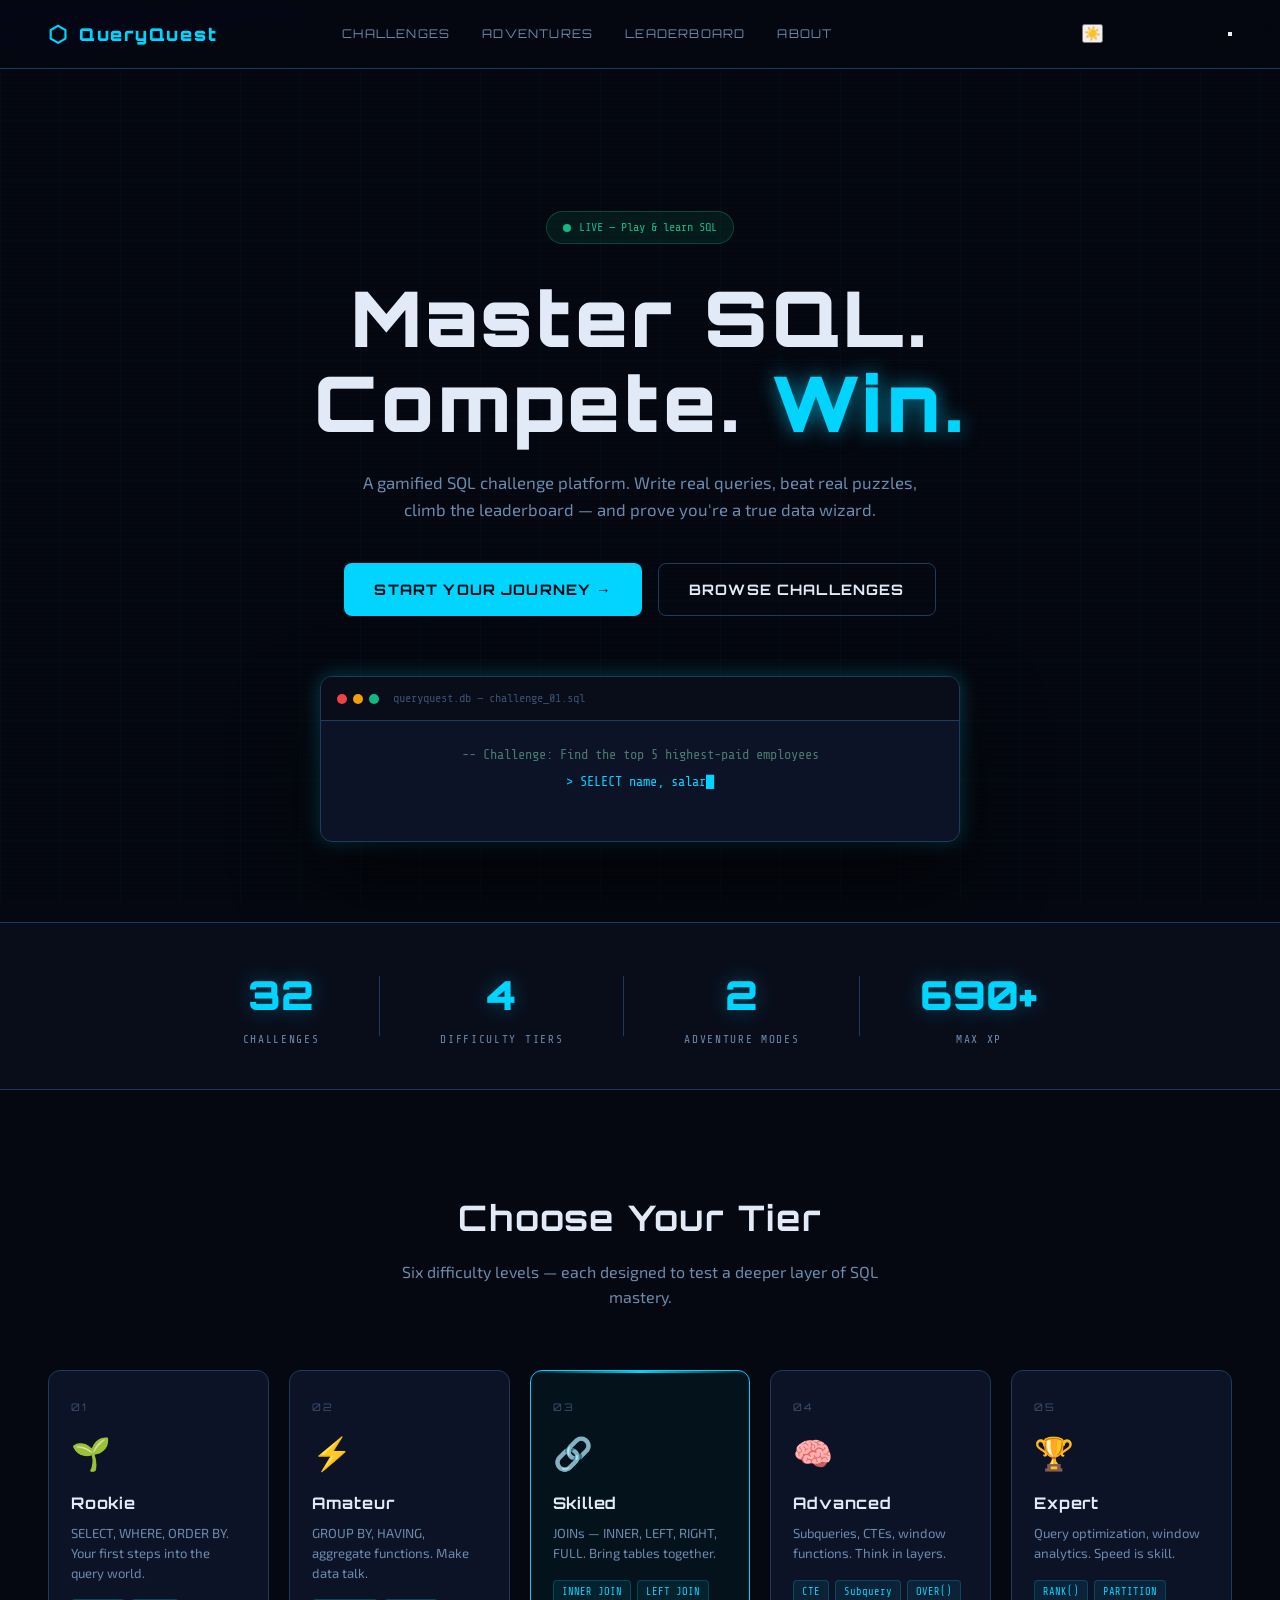
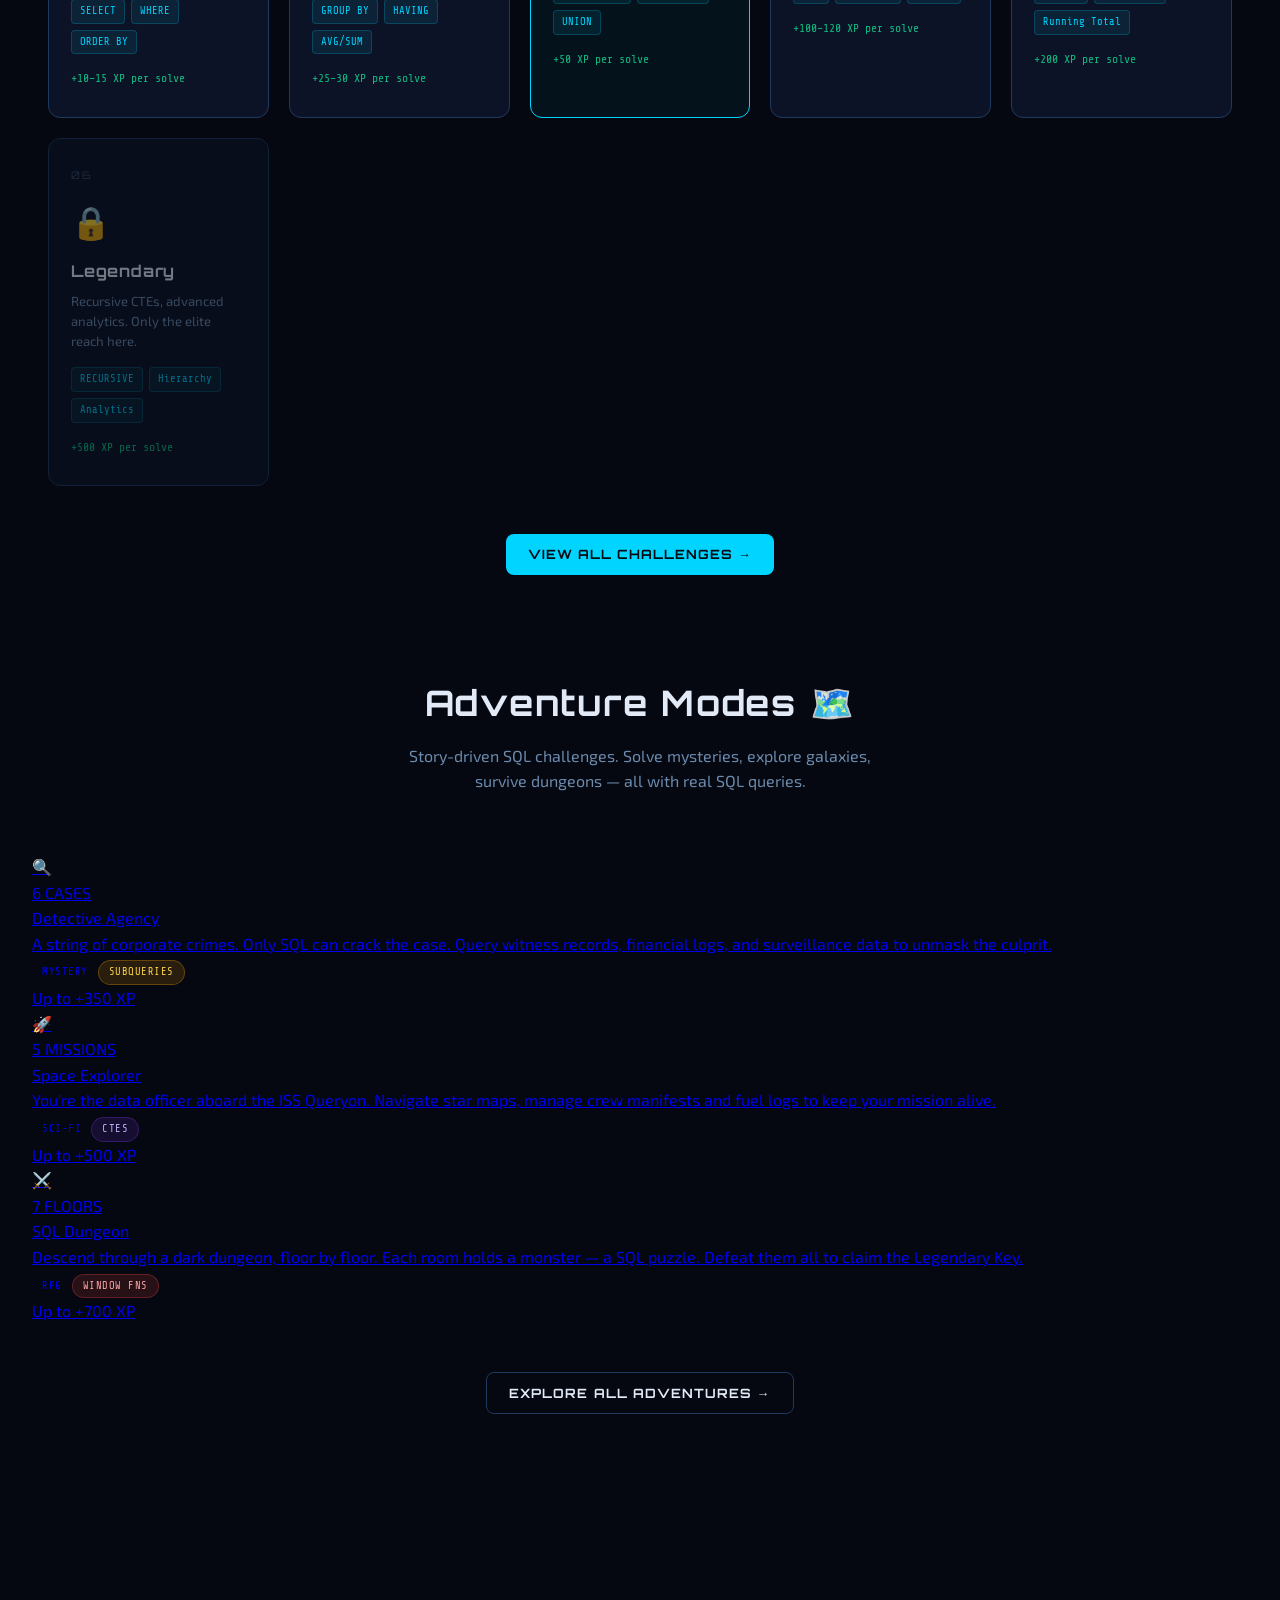
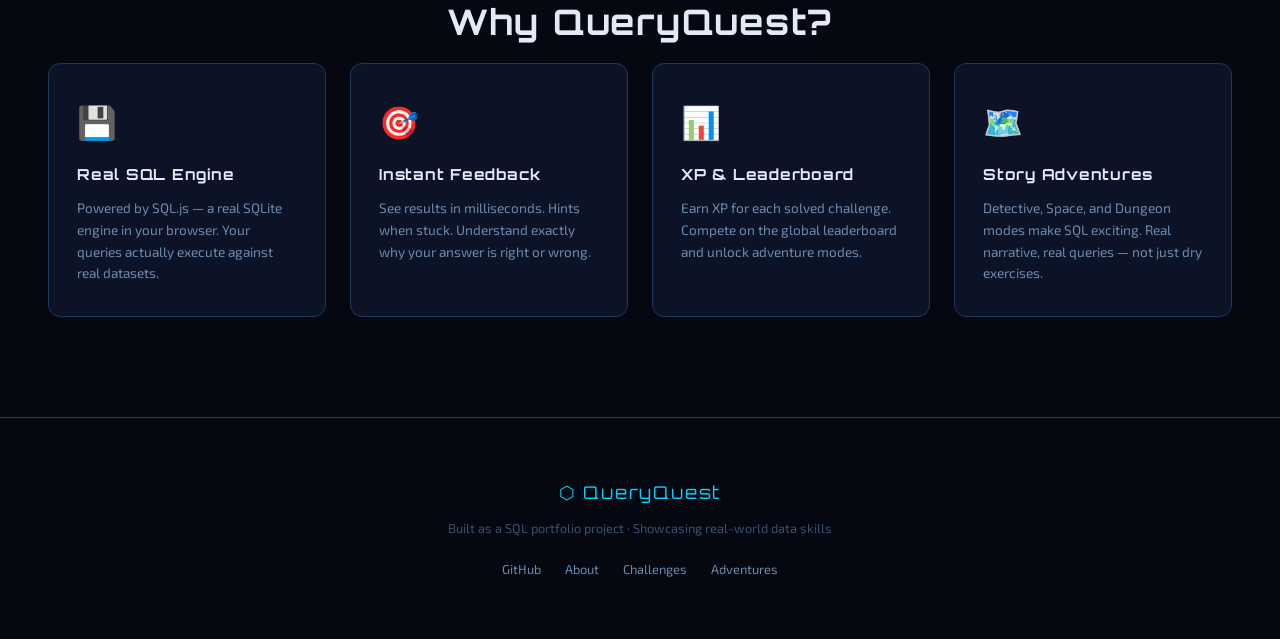
==== index.html @ 8ecae258 "Refactor HTML structure and clean up code" ====
<!DOCTYPE html>
<html lang="en">
<head>
  <meta charset="UTF-8"/>
  <meta name="viewport" content="width=device-width, initial-scale=1.0"/>
  <title>QueryQuest — SQL GameHub</title>
  <link rel="stylesheet" href="css/main.css"/>
  <link rel="preconnect" href="https://fonts.googleapis.com">
  <link href="https://fonts.googleapis.com/css2?family=Share+Tech+Mono&family=Orbitron:wght@400;700;900&family=Exo+2:wght@300;400;600&display=swap" rel="stylesheet">
</head>
<body>
<div class="bg-grid"></div>
<div class="scanline"></div>

<nav class="navbar">
  <a href="index.html" class="nav-logo"><span class="logo-icon">⬡</span><span class="logo-text">QueryQuest</span></a>
  <div class="nav-links">
    <a href="pages/challenges.html">Challenges</a>
    <a href="pages/adventures.html">Adventures</a>
    <a href="pages/leaderboard.html">Leaderboard</a>
    <a href="pages/about.html">About</a>
  </div>
  <div class="nav-auth" id="navAuth"></div>
  <button class="theme-toggle" id="themeToggle" title="Toggle theme">☀️</button>
  <button class="nav-hamburger" id="navHamburger" aria-label="Menu">
    <span></span><span></span><span></span>
  </button>
</nav>

<div class="nav-mobile-menu" id="navMobileMenu">
  <a href="pages/challenges.html">Challenges</a>
  <a href="pages/adventures.html">Adventures</a>
  <a href="pages/leaderboard.html">Leaderboard</a>
  <a href="pages/about.html">About</a>
  <div class="mobile-divider"></div>
  <a href="pages/login.html" id="mobileLogin">Login</a>
  <a href="pages/register.html" id="mobileRegister">Play Now →</a>
</div>

<section class="hero">
  <div class="hero-badge"><span class="pulse-dot"></span> LIVE — Play &amp; learn SQL</div>
  <h1 class="hero-title">
    <span class="line1">Master SQL.</span>
    <span class="line2">Compete. <span class="accent">Win.</span></span>
  </h1>
  <p class="hero-sub">A gamified SQL challenge platform. Write real queries, beat real puzzles, climb the leaderboard — and prove you're a true data wizard.</p>
  <div class="hero-cta">
    <a href="pages/register.html" class="btn-primary btn-lg">Start Your Journey →</a>
    <a href="pages/challenges.html" class="btn-ghost btn-lg">Browse Challenges</a>
  </div>
  <div class="terminal-preview">
    <div class="term-bar">
      <span class="dot red"></span><span class="dot yellow"></span><span class="dot green"></span>
      <span class="term-title">queryquest.db — challenge_01.sql</span>
    </div>
    <div class="term-body">
      <div class="term-line comment">-- Challenge: Find the top 5 highest-paid employees</div>
      <div class="term-line keyword" id="typedLine"></div>
      <div class="term-line result" id="resultLine"></div>
    </div>
  </div>
</section>

<section class="stats-bar">
  <div class="stat"><span class="stat-num" data-target="42">0</span><span class="stat-label">Challenges</span></div>
  <div class="stat-divider"></div>
  <div class="stat"><span class="stat-num" data-target="6">0</span><span class="stat-label">Difficulty Tiers</span></div>
  <div class="stat-divider"></div>
  <div class="stat"><span class="stat-num" data-target="3">0</span><span class="stat-label">Adventure Modes</span></div>
  <div class="stat-divider"></div>
  <div class="stat"><span class="stat-num" data-target="900">0</span><span class="stat-label">Max XP</span></div>
</section>

<section class="levels-section">
  <h2 class="section-title">Choose Your Tier</h2>
  <p class="section-sub">Six difficulty levels — each designed to test a deeper layer of SQL mastery.</p>
  <div class="levels-grid">
    <div class="level-card" data-level="1"><div class="level-rank">01</div><div class="level-icon">🌱</div><h3>Rookie</h3><p>SELECT, WHERE, ORDER BY. Your first steps into the query world.</p><div class="level-tags"><span>SELECT</span><span>WHERE</span><span>ORDER BY</span></div><div class="level-xp">+10–15 XP per solve</div></div>
    <div class="level-card" data-level="2"><div class="level-rank">02</div><div class="level-icon">⚡</div><h3>Amateur</h3><p>GROUP BY, HAVING, aggregate functions. Make data talk.</p><div class="level-tags"><span>GROUP BY</span><span>HAVING</span><span>AVG/SUM</span></div><div class="level-xp">+25–30 XP per solve</div></div>
    <div class="level-card active" data-level="3"><div class="level-rank">03</div><div class="level-icon">🔗</div><h3>Skilled</h3><p>JOINs — INNER, LEFT, RIGHT, FULL. Bring tables together.</p><div class="level-tags"><span>INNER JOIN</span><span>LEFT JOIN</span><span>UNION</span></div><div class="level-xp">+50 XP per solve</div></div>
    <div class="level-card" data-level="4"><div class="level-rank">04</div><div class="level-icon">🧠</div><h3>Advanced</h3><p>Subqueries, CTEs, window functions. Think in layers.</p><div class="level-tags"><span>CTE</span><span>Subquery</span><span>OVER()</span></div><div class="level-xp">+100–120 XP per solve</div></div>
    <div class="level-card" data-level="5"><div class="level-rank">05</div><div class="level-icon">🏆</div><h3>Expert</h3><p>Query optimization, window analytics. Speed is skill.</p><div class="level-tags"><span>RANK()</span><span>PARTITION</span><span>Running Total</span></div><div class="level-xp">+200 XP per solve</div></div>
    <div class="level-card locked" data-level="6"><div class="level-rank">06</div><div class="level-icon">🔒</div><h3>Legendary</h3><p>Recursive CTEs, advanced analytics. Only the elite reach here.</p><div class="level-tags"><span>RECURSIVE</span><span>Hierarchy</span><span>Analytics</span></div><div class="level-xp">+500 XP per solve</div></div>
  </div>
  <div class="section-cta"><a href="pages/challenges.html" class="btn-primary">View All Challenges →</a></div>
</section>

<section class="adventure-section" style="position:relative;z-index:1;max-width:1300px;margin:0 auto;padding:0 32px 80px;">
  <h2 class="section-title">Adventure Modes 🗺️</h2>
  <p class="section-sub">Story-driven SQL challenges. Solve mysteries, explore galaxies, survive dungeons — all with real SQL queries.</p>
  <div class="adventure-grid">
    <a href="pages/adventures.html?mode=detective" class="adventure-card detective">
      <div class="adv-header"><div class="adv-icon">🔍</div><div class="adv-episodes">6 CASES</div></div>
      <div class="adv-title">Detective Agency</div>
      <div class="adv-desc">A string of corporate crimes. Only SQL can crack the case. Query witness records, financial logs, and surveillance data to unmask the culprit.</div>
      <div class="adv-footer"><div class="adv-tags"><span class="badge badge-detective">Mystery</span><span class="badge badge-skilled">Subqueries</span></div><div class="adv-xp">Up to +350 XP</div></div>
    </a>
    <a href="pages/adventures.html?mode=space" class="adventure-card space">
      <div class="adv-header"><div class="adv-icon">🚀</div><div class="adv-episodes">5 MISSIONS</div></div>
      <div class="adv-title">Space Explorer</div>
      <div class="adv-desc">You're the data officer aboard the ISS Queryon. Navigate star maps, manage crew manifests and fuel logs to keep your mission alive.</div>
      <div class="adv-footer"><div class="adv-tags"><span class="badge badge-space">Sci-Fi</span><span class="badge badge-advanced">CTEs</span></div><div class="adv-xp">Up to +500 XP</div></div>
    </a>
    <a href="pages/adventures.html?mode=dungeon" class="adventure-card dungeon">
      <div class="adv-header"><div class="adv-icon">⚔️</div><div class="adv-episodes">7 FLOORS</div></div>
      <div class="adv-title">SQL Dungeon</div>
      <div class="adv-desc">Descend through a dark dungeon, floor by floor. Each room holds a monster — a SQL puzzle. Defeat them all to claim the Legendary Key.</div>
      <div class="adv-footer"><div class="adv-tags"><span class="badge badge-dungeon">RPG</span><span class="badge badge-expert">Window Fns</span></div><div class="adv-xp">Up to +700 XP</div></div>
    </a>
  </div>
  <div class="section-cta"><a href="pages/adventures.html" class="btn-ghost">Explore All Adventures →</a></div>
</section>

<section class="features-section">
  <h2 class="section-title">Why QueryQuest?</h2>
  <div class="features-grid">
    <div class="feature-card"><div class="feat-icon">💾</div><h3>Real SQL Engine</h3><p>Powered by SQL.js — a real SQLite engine in your browser. Your queries actually execute against real datasets.</p></div>
    <div class="feature-card"><div class="feat-icon">🎯</div><h3>Instant Feedback</h3><p>See results in milliseconds. Hints when stuck. Understand exactly why your answer is right or wrong.</p></div>
    <div class="feature-card"><div class="feat-icon">📊</div><h3>XP &amp; Leaderboard</h3><p>Earn XP for each solved challenge. Compete on the global leaderboard and unlock adventure modes.</p></div>
    <div class="feature-card"><div class="feat-icon">🗺️</div><h3>Story Adventures</h3><p>Detective, Space, and Dungeon modes make SQL exciting. Real narrative, real queries — not just dry exercises.</p></div>
  </div>
</section>

<footer class="footer">
  <div class="footer-logo">⬡ QueryQuest</div>
  <p class="footer-sub">Built as a SQL portfolio project · Showcasing real-world data skills</p>
  <div class="footer-links">
    <a href="https://github.com/SamOliverAreh/sql-gamehub/" target="_blank">GitHub</a>
    <a href="pages/about.html">About</a>
    <a href="pages/challenges.html">Challenges</a>
    <a href="pages/adventures.html">Adventures</a>
  </div>
</footer>

<script src="js/main.js"></script>
<script src="js/terminal-demo.js"></script>
</body>
</html>
---- css/main.css ----
/* ===================================================
   QueryQuest — Main Stylesheet
   Theme: Dark Cyberpunk / Terminal Aesthetic
=================================================== */

:root {
  --bg-primary: #050810;
  --bg-secondary: #090d1a;
  --bg-card: #0d1326;
  --bg-card-hover: #111b35;
  --border: #1e3a5f;
  --border-bright: #1e6bb8;
  --accent: #00d4ff;
  --accent2: #7c3aed;
  --accent3: #10b981;
  --text-primary: #e2eaf7;
  --text-muted: #6b8aad;
  --text-dim: #3a5070;
  --danger: #ef4444;
  --warning: #f59e0b;
  --success: #10b981;
  --font-mono: 'Share Tech Mono', monospace;
  --font-display: 'Orbitron', sans-serif;
  --font-body: 'Exo 2', sans-serif;
  --glow: 0 0 20px rgba(0, 212, 255, 0.3);
  --glow-strong: 0 0 40px rgba(0, 212, 255, 0.5);
  --radius: 8px;
  --transition: all 0.25s cubic-bezier(0.4, 0, 0.2, 1);
}

*, *::before, *::after { box-sizing: border-box; margin: 0; padding: 0; }

html { scroll-behavior: smooth; }

body {
  background: var(--bg-primary);
  color: var(--text-primary);
  font-family: var(--font-body);
  font-size: 16px;
  line-height: 1.6;
  min-height: 100vh;
  overflow-x: hidden;
}

/* ===================== BACKGROUNDS ===================== */
.bg-grid {
  position: fixed;
  top: 0; left: 0;
  width: 100%; height: 100%;
  background-image:
    linear-gradient(rgba(0, 212, 255, 0.03) 1px, transparent 1px),
    linear-gradient(90deg, rgba(0, 212, 255, 0.03) 1px, transparent 1px);
  background-size: 60px 60px;
  pointer-events: none;
  z-index: 0;
}

.scanline {
  position: fixed;
  top: 0; left: 0;
  width: 100%; height: 100%;
  background: repeating-linear-gradient(
    0deg,
    transparent,
    transparent 2px,
    rgba(0, 0, 0, 0.03) 2px,
    rgba(0, 0, 0, 0.03) 4px
  );
  pointer-events: none;
  z-index: 0;
}

/* ===================== TYPOGRAPHY ===================== */
h1, h2, h3, h4 { font-family: var(--font-display); letter-spacing: 0.05em; }
.accent { color: var(--accent); text-shadow: 0 0 20px rgba(0,212,255,0.6); }

/* ===================== BUTTONS ===================== */
.btn-primary {
  display: inline-flex; align-items: center; gap: 6px;
  background: var(--accent);
  color: var(--bg-primary);
  font-family: var(--font-display);
  font-size: 0.8rem;
  font-weight: 700;
  letter-spacing: 0.08em;
  padding: 10px 22px;
  border-radius: var(--radius);
  text-decoration: none;
  border: none; cursor: pointer;
  transition: var(--transition);
  text-transform: uppercase;
}
.btn-primary:hover {
  background: #fff;
  box-shadow: var(--glow-strong);
  transform: translateY(-2px);
}
.btn-ghost {
  display: inline-flex; align-items: center; gap: 6px;
  background: transparent;
  color: var(--text-primary);
  font-family: var(--font-display);
  font-size: 0.8rem;
  font-weight: 700;
  letter-spacing: 0.08em;
  padding: 10px 22px;
  border-radius: var(--radius);
  text-decoration: none;
  border: 1px solid var(--border);
  cursor: pointer;
  transition: var(--transition);
  text-transform: uppercase;
}
.btn-ghost:hover {
  border-color: var(--accent);
  color: var(--accent);
  box-shadow: var(--glow);
}
.btn-lg { padding: 14px 30px; font-size: 0.9rem; }
.btn-danger {
  background: var(--danger); color: #fff;
}
.btn-success {
  background: var(--success); color: var(--bg-primary);
}

/* ===================== NAVBAR ===================== */
.navbar {
  position: fixed; top: 0; left: 0; right: 0;
  display: flex; align-items: center; justify-content: space-between;
  padding: 16px 48px;
  background: rgba(5, 8, 16, 0.85);
  backdrop-filter: blur(12px);
  border-bottom: 1px solid var(--border);
  z-index: 100;
}
.nav-logo {
  display: flex; align-items: center; gap: 10px;
  font-family: var(--font-display);
  font-size: 1.1rem;
  font-weight: 900;
  color: var(--accent);
  text-decoration: none;
  letter-spacing: 0.1em;
}
.logo-icon { font-size: 1.4rem; }
.nav-links { display: flex; gap: 32px; }
.nav-links a {
  color: var(--text-muted);
  text-decoration: none;
  font-family: var(--font-display);
  font-size: 0.75rem;
  letter-spacing: 0.1em;
  text-transform: uppercase;
  transition: var(--transition);
}
.nav-links a:hover { color: var(--accent); }
.nav-auth { display: flex; gap: 12px; align-items: center; }

/* ===================== HERO ===================== */
.hero {
  position: relative; z-index: 1;
  display: flex; flex-direction: column; align-items: center;
  text-align: center;
  padding: 160px 24px 80px;
}
.hero-badge {
  display: inline-flex; align-items: center; gap: 8px;
  background: rgba(16, 185, 129, 0.1);
  border: 1px solid rgba(16, 185, 129, 0.3);
  color: var(--accent3);
  padding: 6px 16px;
  border-radius: 99px;
  font-family: var(--font-mono);
  font-size: 0.75rem;
  margin-bottom: 32px;
  animation: fadeInDown 0.6s ease;
}
.pulse-dot {
  width: 8px; height: 8px;
  background: var(--accent3);
  border-radius: 50%;
  animation: pulse 1.5s infinite;
}
@keyframes pulse {
  0%, 100% { opacity: 1; transform: scale(1); }
  50% { opacity: 0.5; transform: scale(0.8); }
}
.hero-title {
  font-size: clamp(2.5rem, 6vw, 5rem);
  font-weight: 900;
  line-height: 1.1;
  margin-bottom: 24px;
  animation: fadeInUp 0.7s ease 0.1s both;
}
.hero-title .line1 { display: block; color: var(--text-primary); }
.hero-title .line2 { display: block; }
.hero-sub {
  max-width: 560px;
  color: var(--text-muted);
  font-size: 1.05rem;
  margin-bottom: 40px;
  animation: fadeInUp 0.7s ease 0.2s both;
}
.hero-cta {
  display: flex; gap: 16px; flex-wrap: wrap; justify-content: center;
  margin-bottom: 60px;
  animation: fadeInUp 0.7s ease 0.3s both;
}

/* Terminal Preview */
.terminal-preview {
  width: 100%; max-width: 640px;
  background: var(--bg-card);
  border: 1px solid var(--border);
  border-radius: 12px;
  overflow: hidden;
  box-shadow: 0 40px 80px rgba(0,0,0,0.6), var(--glow);
  animation: fadeInUp 0.8s ease 0.4s both;
}
.term-bar {
  display: flex; align-items: center; gap: 6px;
  padding: 12px 16px;
  background: var(--bg-secondary);
  border-bottom: 1px solid var(--border);
}
.dot {
  width: 10px; height: 10px; border-radius: 50%;
}
.dot.red { background: #ef4444; }
.dot.yellow { background: #f59e0b; }
.dot.green { background: #10b981; }
.term-title {
  font-family: var(--font-mono);
  font-size: 0.75rem;
  color: var(--text-dim);
  margin-left: 8px;
}
.term-body {
  padding: 20px 24px;
  min-height: 120px;
  font-family: var(--font-mono);
  font-size: 0.85rem;
  line-height: 2;
}
.term-line.comment { color: #4a7a6e; }
.term-line.keyword { color: var(--accent); }
.term-line.result { color: var(--accent3); }

/* ===================== STATS BAR ===================== */
.stats-bar {
  position: relative; z-index: 1;
  display: flex; justify-content: center; align-items: center;
  gap: 0;
  padding: 40px 24px;
  background: var(--bg-secondary);
  border-top: 1px solid var(--border);
  border-bottom: 1px solid var(--border);
  flex-wrap: wrap;
}
.stat {
  display: flex; flex-direction: column; align-items: center;
  padding: 0 60px;
}
.stat-num {
  font-family: var(--font-display);
  font-size: 2.5rem;
  font-weight: 900;
  color: var(--accent);
  text-shadow: var(--glow);
}
.stat-label {
  font-family: var(--font-mono);
  font-size: 0.7rem;
  color: var(--text-muted);
  text-transform: uppercase;
  letter-spacing: 0.15em;
  margin-top: 4px;
}
.stat-divider {
  width: 1px; height: 60px;
  background: var(--border);
}

/* ===================== SECTIONS ===================== */
.levels-section, .features-section {
  position: relative; z-index: 1;
  padding: 100px 48px;
  max-width: 1300px;
  margin: 0 auto;
}
.section-title {
  font-size: clamp(1.5rem, 3vw, 2.2rem);
  text-align: center;
  margin-bottom: 12px;
  color: var(--text-primary);
}
.section-sub {
  text-align: center;
  color: var(--text-muted);
  max-width: 500px;
  margin: 0 auto 60px;
}
.section-cta { text-align: center; margin-top: 48px; }

/* ===================== LEVEL CARDS ===================== */
.levels-grid {
  display: grid;
  grid-template-columns: repeat(auto-fit, minmax(200px, 1fr));
  gap: 20px;
}
.level-card {
  background: var(--bg-card);
  border: 1px solid var(--border);
  border-radius: 12px;
  padding: 28px 22px;
  transition: var(--transition);
  cursor: pointer;
  position: relative;
  overflow: hidden;
}
.level-card::before {
  content: '';
  position: absolute; top: 0; left: 0; right: 0;
  height: 2px;
  background: linear-gradient(90deg, transparent, var(--accent), transparent);
  opacity: 0;
  transition: var(--transition);
}
.level-card:hover::before, .level-card.active::before { opacity: 1; }
.level-card:hover {
  border-color: var(--border-bright);
  background: var(--bg-card-hover);
  transform: translateY(-4px);
  box-shadow: var(--glow);
}
.level-card.active {
  border-color: var(--accent);
  background: rgba(0, 212, 255, 0.05);
}
.level-card.locked {
  opacity: 0.5;
  cursor: not-allowed;
}
.level-rank {
  font-family: var(--font-display);
  font-size: 0.65rem;
  color: var(--text-dim);
  letter-spacing: 0.2em;
  margin-bottom: 12px;
}
.level-icon { font-size: 2rem; margin-bottom: 12px; }
.level-card h3 {
  font-size: 1rem;
  color: var(--text-primary);
  margin-bottom: 8px;
}
.level-card p {
  font-size: 0.82rem;
  color: var(--text-muted);
  margin-bottom: 16px;
  line-height: 1.5;
}
.level-tags {
  display: flex; flex-wrap: wrap; gap: 6px;
  margin-bottom: 16px;
}
.level-tags span {
  font-family: var(--font-mono);
  font-size: 0.65rem;
  padding: 3px 8px;
  border-radius: 4px;
  background: rgba(0, 212, 255, 0.08);
  border: 1px solid rgba(0, 212, 255, 0.2);
  color: var(--accent);
}
.level-xp {
  font-family: var(--font-mono);
  font-size: 0.72rem;
  color: var(--accent3);
}

/* ===================== FEATURES GRID ===================== */
.features-grid {
  display: grid;
  grid-template-columns: repeat(auto-fit, minmax(240px, 1fr));
  gap: 24px;
}
.feature-card {
  background: var(--bg-card);
  border: 1px solid var(--border);
  border-radius: 12px;
  padding: 32px 28px;
  transition: var(--transition);
}
.feature-card:hover {
  border-color: var(--accent2);
  transform: translateY(-3px);
}
.feat-icon { font-size: 2rem; margin-bottom: 16px; }
.feature-card h3 {
  font-size: 0.95rem;
  margin-bottom: 10px;
  color: var(--text-primary);
}
.feature-card p {
  font-size: 0.85rem;
  color: var(--text-muted);
  line-height: 1.6;
}

/* ===================== FOOTER ===================== */
.footer {
  position: relative; z-index: 1;
  text-align: center;
  padding: 60px 24px;
  border-top: 1px solid var(--border);
}
.footer-logo {
  font-family: var(--font-display);
  font-size: 1.1rem;
  color: var(--accent);
  margin-bottom: 12px;
  letter-spacing: 0.1em;
}
.footer-sub {
  color: var(--text-dim);
  font-size: 0.8rem;
  margin-bottom: 20px;
}
.footer-links { display: flex; justify-content: center; gap: 24px; }
.footer-links a {
  color: var(--text-muted);
  text-decoration: none;
  font-size: 0.8rem;
  transition: var(--transition);
}
.footer-links a:hover { color: var(--accent); }

/* ===================== ANIMATIONS ===================== */
@keyframes fadeInDown {
  from { opacity: 0; transform: translateY(-20px); }
  to { opacity: 1; transform: translateY(0); }
}
@keyframes fadeInUp {
  from { opacity: 0; transform: translateY(20px); }
  to { opacity: 1; transform: translateY(0); }
}

/* ===================== FORMS ===================== */
.form-group {
  margin-bottom: 20px;
}
.form-group label {
  display: block;
  font-family: var(--font-mono);
  font-size: 0.75rem;
  color: var(--text-muted);
  letter-spacing: 0.1em;
  text-transform: uppercase;
  margin-bottom: 8px;
}
.form-group input, .form-group select, .form-group textarea {
  width: 100%;
  background: var(--bg-secondary);
  border: 1px solid var(--border);
  border-radius: var(--radius);
  color: var(--text-primary);
  font-family: var(--font-mono);
  font-size: 0.9rem;
  padding: 12px 16px;
  transition: var(--transition);
  outline: none;
}
.form-group input:focus, .form-group select:focus, .form-group textarea:focus {
  border-color: var(--accent);
  box-shadow: 0 0 0 3px rgba(0, 212, 255, 0.1);
}
.form-group input::placeholder { color: var(--text-dim); }

/* ===================== ALERTS ===================== */
.alert {
  padding: 12px 16px;
  border-radius: var(--radius);
  font-family: var(--font-mono);
  font-size: 0.82rem;
  margin-bottom: 16px;
}
.alert-error { background: rgba(239,68,68,0.1); border: 1px solid rgba(239,68,68,0.3); color: #fca5a5; }
.alert-success { background: rgba(16,185,129,0.1); border: 1px solid rgba(16,185,129,0.3); color: #6ee7b7; }
.alert-info { background: rgba(0,212,255,0.08); border: 1px solid rgba(0,212,255,0.25); color: var(--accent); }

/* ===================== TABLE RESULTS ===================== */
.result-table {
  width: 100%;
  border-collapse: collapse;
  font-family: var(--font-mono);
  font-size: 0.82rem;
  margin-top: 12px;
}
.result-table th {
  background: var(--bg-secondary);
  color: var(--accent);
  padding: 8px 12px;
  text-align: left;
  border: 1px solid var(--border);
  font-weight: 400;
  letter-spacing: 0.05em;
}
.result-table td {
  padding: 8px 12px;
  border: 1px solid var(--border);
  color: var(--text-primary);
}
.result-table tr:hover td { background: rgba(0, 212, 255, 0.04); }

/* ===================== BADGES ===================== */
.badge {
  display: inline-block;
  font-family: var(--font-mono);
  font-size: 0.65rem;
  padding: 3px 10px;
  border-radius: 99px;
  letter-spacing: 0.05em;
  text-transform: uppercase;
}
.badge-rookie { background: rgba(16,185,129,0.15); color: #6ee7b7; border: 1px solid rgba(16,185,129,0.3); }
.badge-amateur { background: rgba(59,130,246,0.15); color: #93c5fd; border: 1px solid rgba(59,130,246,0.3); }
.badge-skilled { background: rgba(245,158,11,0.15); color: #fcd34d; border: 1px solid rgba(245,158,11,0.3); }
.badge-advanced { background: rgba(124,58,237,0.15); color: #c4b5fd; border: 1px solid rgba(124,58,237,0.3); }
.badge-expert { background: rgba(239,68,68,0.15); color: #fca5a5; border: 1px solid rgba(239,68,68,0.3); }
.badge-legendary { background: rgba(0,212,255,0.15); color: var(--accent); border: 1px solid rgba(0,212,255,0.3); }

/* ===================== DIFFICULTY ===================== */
.difficulty-dots {
  display: flex; gap: 4px;
}
.diff-dot {
  width: 8px; height: 8px; border-radius: 50%;
  background: var(--border);
}
.diff-dot.filled { background: var(--accent); }

/* ===================== MODAL ===================== */
.modal-overlay {
  display: none;
  position: fixed; inset: 0;
  background: rgba(5, 8, 16, 0.9);
  backdrop-filter: blur(6px);
  z-index: 200;
  align-items: center; justify-content: center;
}
.modal-overlay.open { display: flex; }
.modal-box {
  background: var(--bg-card);
  border: 1px solid var(--border);
  border-radius: 16px;
  padding: 40px;
  max-width: 500px; width: 90%;
  box-shadow: 0 40px 80px rgba(0,0,0,0.8);
  animation: fadeInUp 0.3s ease;
}
.modal-title {
  font-family: var(--font-display);
  font-size: 1.2rem;
  color: var(--accent);
  margin-bottom: 16px;
}

/* ===================== RESPONSIVE ===================== */
@media (max-width: 768px) {
  .navbar { padding: 14px 20px; }
  .nav-links { display: none; }
  .levels-section, .features-section { padding: 60px 20px; }
  .stat { padding: 0 24px; }
  .stat-divider { display: none; }
  .stats-bar { gap: 20px; }
  .hero { padding: 120px 20px 60px; }
}
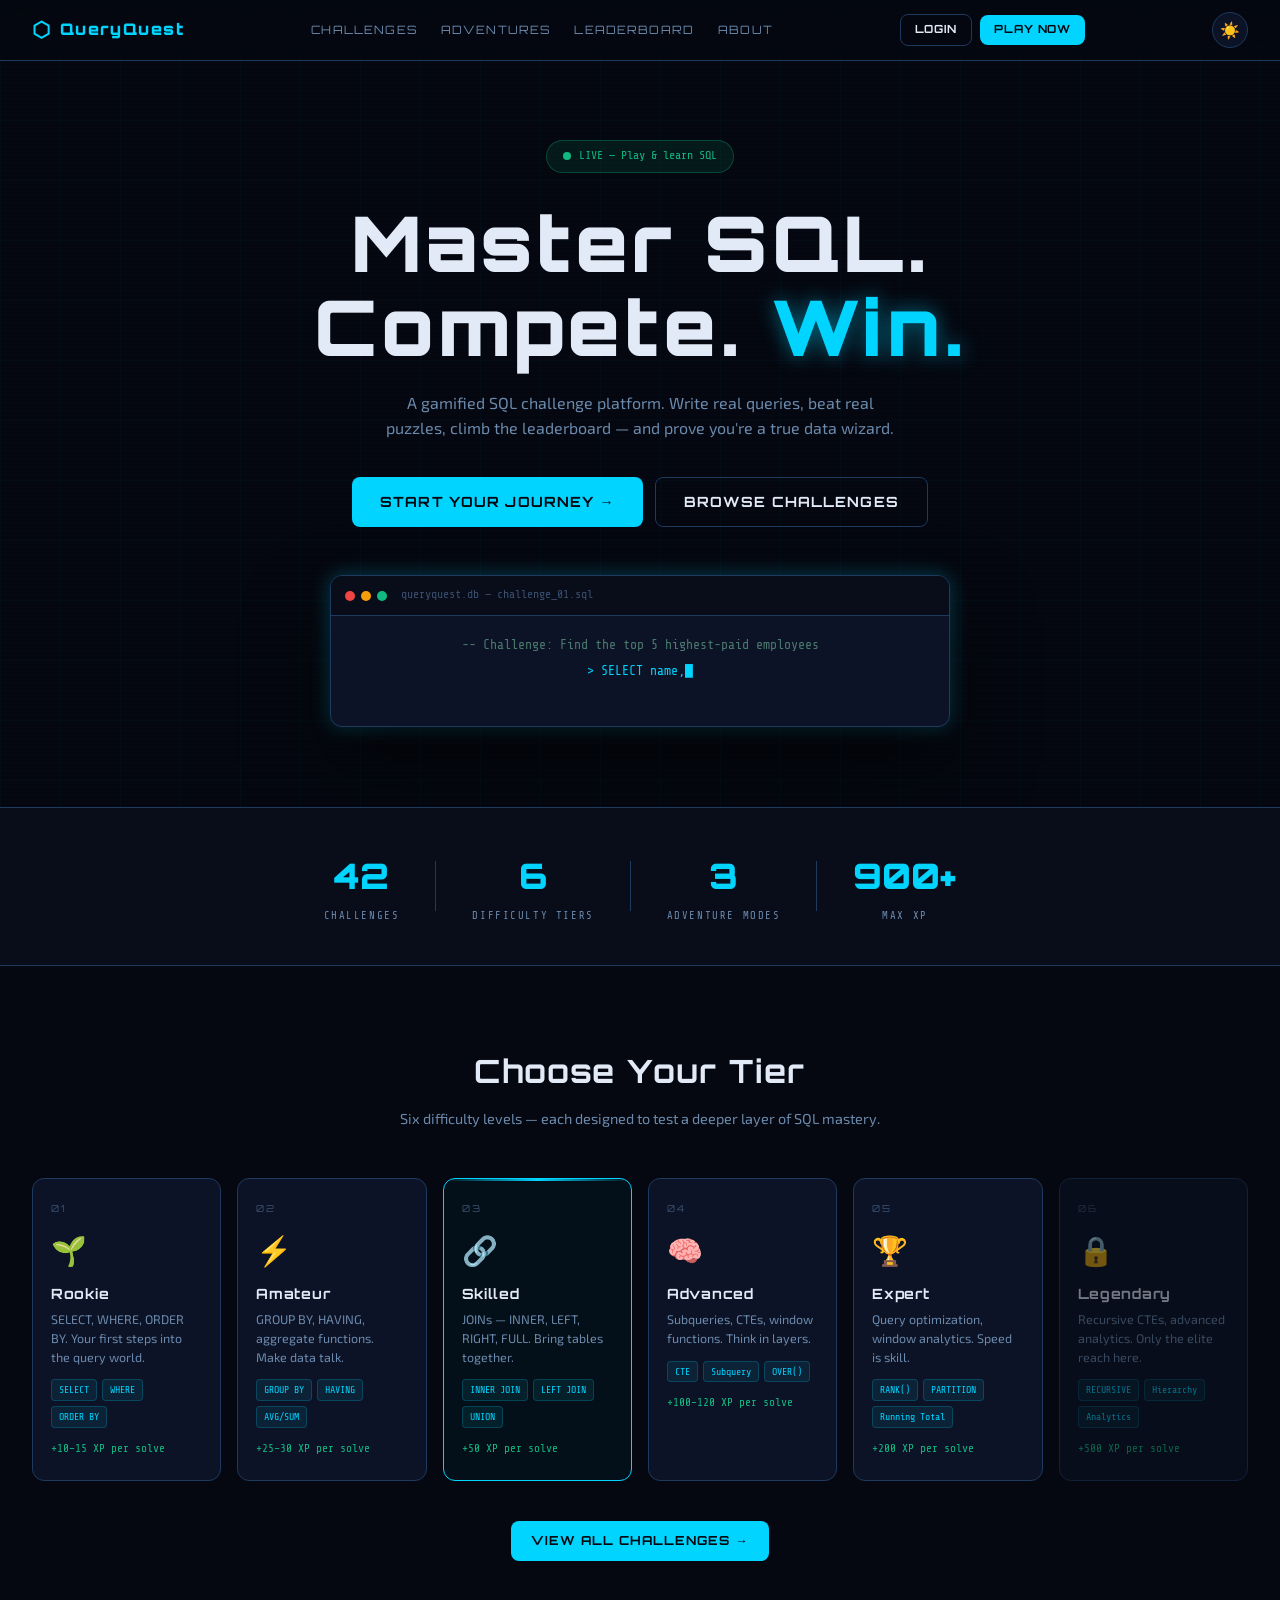
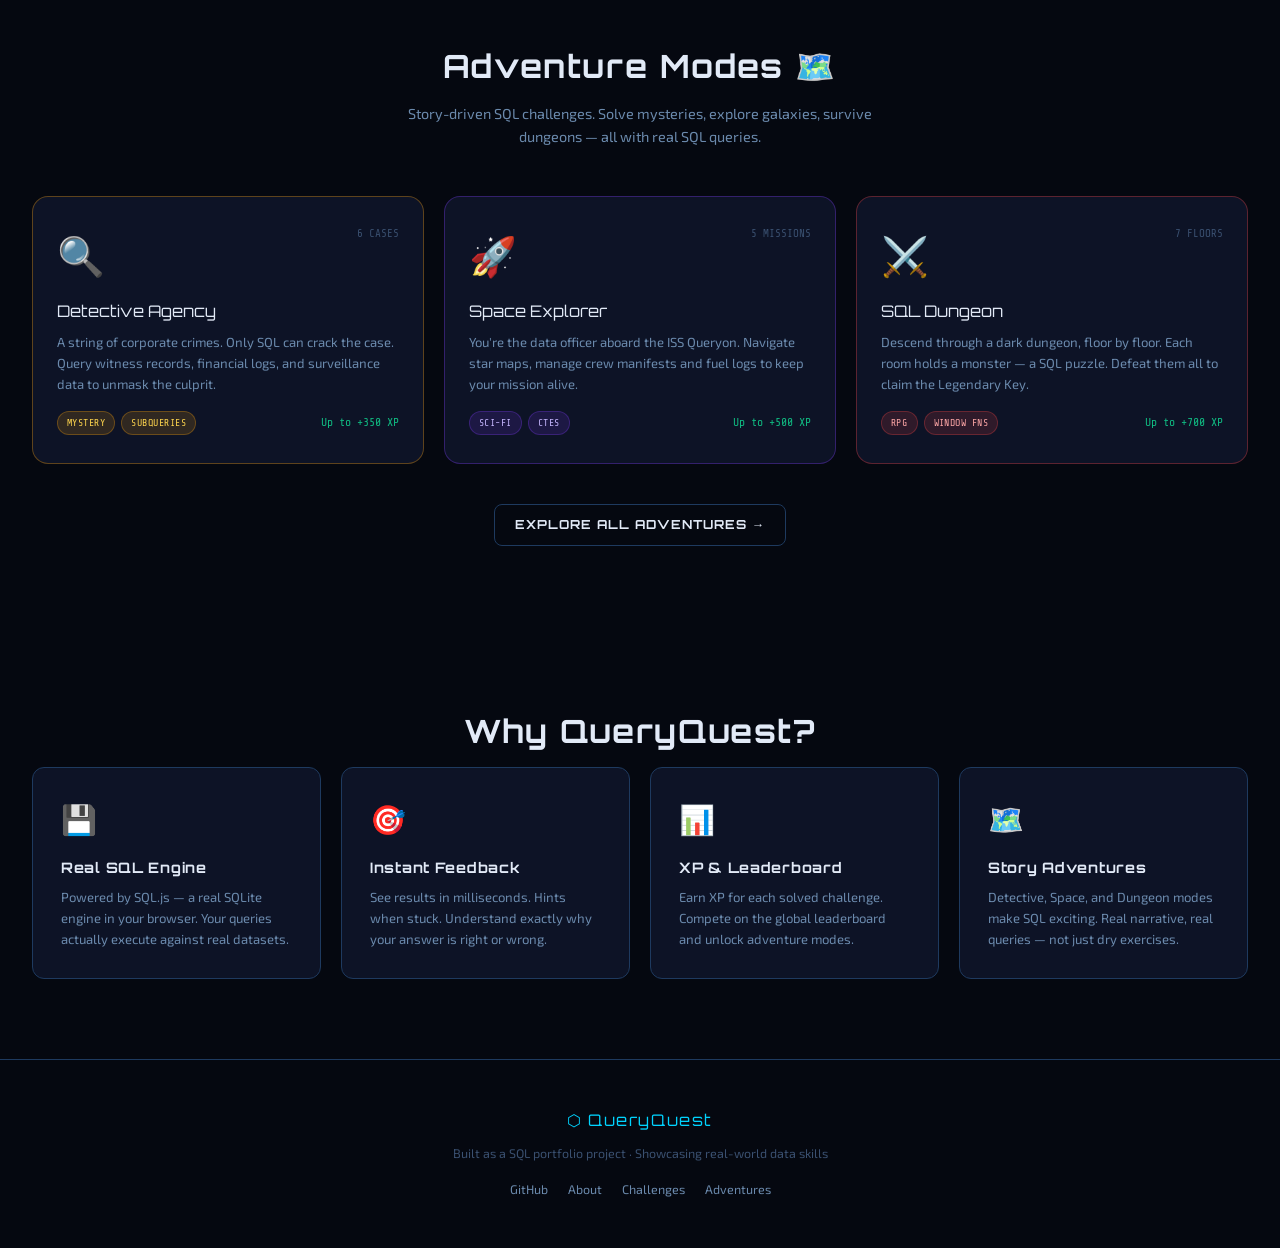
==== commit 86ea072a: "Refactor navbar and mobile menu structure" ====
--- a/index.html
+++ b/index.html
@@ -12,30 +12,9 @@
 <div class="bg-grid"></div>
 <div class="scanline"></div>
 
-<nav class="navbar">
-  <a href="index.html" class="nav-logo"><span class="logo-icon">⬡</span><span class="logo-text">QueryQuest</span></a>
-  <div class="nav-links">
-    <a href="pages/challenges.html">Challenges</a>
-    <a href="pages/adventures.html">Adventures</a>
-    <a href="pages/leaderboard.html">Leaderboard</a>
-    <a href="pages/about.html">About</a>
-  </div>
-  <div class="nav-auth" id="navAuth"></div>
-  <button class="theme-toggle" id="themeToggle" title="Toggle theme">☀️</button>
-  <button class="nav-hamburger" id="navHamburger" aria-label="Menu">
-    <span></span><span></span><span></span>
-  </button>
-</nav>
+<nav class="navbar"></nav>
+<div class="nav-mobile-menu" id="navMobileMenu"></div>
 
-<div class="nav-mobile-menu" id="navMobileMenu">
-  <a href="pages/challenges.html">Challenges</a>
-  <a href="pages/adventures.html">Adventures</a>
-  <a href="pages/leaderboard.html">Leaderboard</a>
-  <a href="pages/about.html">About</a>
-  <div class="mobile-divider"></div>
-  <a href="pages/login.html" id="mobileLogin">Login</a>
-  <a href="pages/register.html" id="mobileRegister">Play Now →</a>
-</div>
 
 <section class="hero">
   <div class="hero-badge"><span class="pulse-dot"></span> LIVE — Play &amp; learn SQL</div>
@@ -133,6 +112,8 @@
 </footer>
 
 <script src="js/main.js"></script>
+<script src="js/nav-inject.js"></script>
 <script src="js/terminal-demo.js"></script>
+<script>document.addEventListener('DOMContentLoaded', () => buildNav('home'));</script>
 </body>
 </html>
--- a/css/main.css
+++ b/css/main.css
@@ -1,579 +1,460 @@
 /* ===================================================
-   QueryQuest — Main Stylesheet
-   Theme: Dark Cyberpunk / Terminal Aesthetic
+   QueryQuest — Main Stylesheet v2
+   Dark/Light Mode + Full Mobile Responsive
 =================================================== */
 
+/* ===== DARK MODE (default) ===== */
 :root {
-  --bg-primary: #050810;
-  --bg-secondary: #090d1a;
-  --bg-card: #0d1326;
+  --bg-primary:    #050810;
+  --bg-secondary:  #090d1a;
+  --bg-card:       #0d1326;
   --bg-card-hover: #111b35;
-  --border: #1e3a5f;
+  --border:        #1e3a5f;
   --border-bright: #1e6bb8;
-  --accent: #00d4ff;
-  --accent2: #7c3aed;
-  --accent3: #10b981;
-  --text-primary: #e2eaf7;
-  --text-muted: #6b8aad;
-  --text-dim: #3a5070;
-  --danger: #ef4444;
-  --warning: #f59e0b;
-  --success: #10b981;
+  --accent:        #00d4ff;
+  --accent2:       #7c3aed;
+  --accent3:       #10b981;
+  --text-primary:  #e2eaf7;
+  --text-muted:    #6b8aad;
+  --text-dim:      #3a5070;
+  --danger:        #ef4444;
+  --warning:       #f59e0b;
+  --success:       #10b981;
+  --nav-bg:        rgba(5,8,16,0.88);
+  --modal-bg:      rgba(5,8,16,0.92);
+  --glow:          0 0 20px rgba(0,212,255,0.3);
+  --glow-strong:   0 0 40px rgba(0,212,255,0.5);
+  --shadow:        0 4px 24px rgba(0,0,0,0.5);
+  --radius: 8px;
+  --transition: all 0.25s cubic-bezier(0.4,0,0.2,1);
   --font-mono: 'Share Tech Mono', monospace;
   --font-display: 'Orbitron', sans-serif;
   --font-body: 'Exo 2', sans-serif;
-  --glow: 0 0 20px rgba(0, 212, 255, 0.3);
-  --glow-strong: 0 0 40px rgba(0, 212, 255, 0.5);
-  --radius: 8px;
-  --transition: all 0.25s cubic-bezier(0.4, 0, 0.2, 1);
-}
-
+}
+
+/* ===== LIGHT MODE ===== */
+[data-theme="light"] {
+  --bg-primary:    #f0f4fc;
+  --bg-secondary:  #e2eaf6;
+  --bg-card:       #ffffff;
+  --bg-card-hover: #f5f8ff;
+  --border:        #c2d0e8;
+  --border-bright: #6a9fd8;
+  --accent:        #006fa8;
+  --accent2:       #5b21b6;
+  --accent3:       #047857;
+  --text-primary:  #0f1f3d;
+  --text-muted:    #4a6080;
+  --text-dim:      #8fa4bf;
+  --danger:        #dc2626;
+  --warning:       #b45309;
+  --success:       #047857;
+  --nav-bg:        rgba(240,244,252,0.92);
+  --modal-bg:      rgba(10,20,50,0.55);
+  --glow:          0 0 16px rgba(0,111,168,0.2);
+  --glow-strong:   0 0 32px rgba(0,111,168,0.35);
+  --shadow:        0 4px 24px rgba(0,0,0,0.1);
+}
+
+[data-theme="light"] .bg-grid {
+  background-image:
+    linear-gradient(rgba(0,100,180,0.05) 1px, transparent 1px),
+    linear-gradient(90deg, rgba(0,100,180,0.05) 1px, transparent 1px);
+}
+[data-theme="light"] .scanline { opacity: 0.3; }
+[data-theme="light"] .accent { text-shadow: none; }
+[data-theme="light"] .terminal-preview { box-shadow: 0 20px 60px rgba(0,0,0,0.12); }
+[data-theme="light"] .term-line.comment { color: #3d7a6a; }
+[data-theme="light"] .term-line.keyword { color: var(--accent); }
+[data-theme="light"] .level-card.active { background: rgba(0,111,168,0.06); }
+[data-theme="light"] .level-tags span { background: rgba(0,111,168,0.08); border-color: rgba(0,111,168,0.2); }
+[data-theme="light"] .result-table tr:hover td { background: rgba(0,111,168,0.04); }
+
+/* ===== RESET ===== */
 *, *::before, *::after { box-sizing: border-box; margin: 0; padding: 0; }
-
 html { scroll-behavior: smooth; }
-
 body {
   background: var(--bg-primary);
   color: var(--text-primary);
   font-family: var(--font-body);
-  font-size: 16px;
-  line-height: 1.6;
-  min-height: 100vh;
-  overflow-x: hidden;
-}
-
-/* ===================== BACKGROUNDS ===================== */
+  font-size: 16px; line-height: 1.6;
+  min-height: 100vh; overflow-x: hidden;
+  transition: background 0.3s, color 0.3s;
+}
+
+/* ===== BACKGROUNDS ===== */
 .bg-grid {
-  position: fixed;
-  top: 0; left: 0;
-  width: 100%; height: 100%;
+  position: fixed; top: 0; left: 0; width: 100%; height: 100%;
   background-image:
-    linear-gradient(rgba(0, 212, 255, 0.03) 1px, transparent 1px),
-    linear-gradient(90deg, rgba(0, 212, 255, 0.03) 1px, transparent 1px);
+    linear-gradient(rgba(0,212,255,0.03) 1px, transparent 1px),
+    linear-gradient(90deg, rgba(0,212,255,0.03) 1px, transparent 1px);
   background-size: 60px 60px;
-  pointer-events: none;
-  z-index: 0;
-}
-
+  pointer-events: none; z-index: 0;
+}
 .scanline {
-  position: fixed;
-  top: 0; left: 0;
-  width: 100%; height: 100%;
-  background: repeating-linear-gradient(
-    0deg,
-    transparent,
-    transparent 2px,
-    rgba(0, 0, 0, 0.03) 2px,
-    rgba(0, 0, 0, 0.03) 4px
-  );
-  pointer-events: none;
-  z-index: 0;
-}
-
-/* ===================== TYPOGRAPHY ===================== */
-h1, h2, h3, h4 { font-family: var(--font-display); letter-spacing: 0.05em; }
-.accent { color: var(--accent); text-shadow: 0 0 20px rgba(0,212,255,0.6); }
-
-/* ===================== BUTTONS ===================== */
-.btn-primary {
-  display: inline-flex; align-items: center; gap: 6px;
-  background: var(--accent);
-  color: var(--bg-primary);
-  font-family: var(--font-display);
-  font-size: 0.8rem;
-  font-weight: 700;
-  letter-spacing: 0.08em;
-  padding: 10px 22px;
-  border-radius: var(--radius);
-  text-decoration: none;
-  border: none; cursor: pointer;
-  transition: var(--transition);
-  text-transform: uppercase;
-}
-.btn-primary:hover {
-  background: #fff;
-  box-shadow: var(--glow-strong);
-  transform: translateY(-2px);
-}
-.btn-ghost {
-  display: inline-flex; align-items: center; gap: 6px;
-  background: transparent;
-  color: var(--text-primary);
-  font-family: var(--font-display);
-  font-size: 0.8rem;
-  font-weight: 700;
-  letter-spacing: 0.08em;
-  padding: 10px 22px;
-  border-radius: var(--radius);
-  text-decoration: none;
-  border: 1px solid var(--border);
-  cursor: pointer;
-  transition: var(--transition);
-  text-transform: uppercase;
-}
-.btn-ghost:hover {
-  border-color: var(--accent);
-  color: var(--accent);
-  box-shadow: var(--glow);
-}
-.btn-lg { padding: 14px 30px; font-size: 0.9rem; }
-.btn-danger {
-  background: var(--danger); color: #fff;
-}
-.btn-success {
-  background: var(--success); color: var(--bg-primary);
-}
-
-/* ===================== NAVBAR ===================== */
+  position: fixed; top: 0; left: 0; width: 100%; height: 100%;
+  background: repeating-linear-gradient(0deg,transparent,transparent 2px,rgba(0,0,0,0.03) 2px,rgba(0,0,0,0.03) 4px);
+  pointer-events: none; z-index: 0;
+}
+
+/* ===== TYPOGRAPHY ===== */
+h1,h2,h3,h4 { font-family: var(--font-display); letter-spacing: 0.05em; }
+.accent { color: var(--accent); text-shadow: 0 0 20px rgba(0,212,255,0.5); }
+
+/* ===== THEME TOGGLE ===== */
+.theme-toggle {
+  display: flex; align-items: center; justify-content: center;
+  width: 36px; height: 36px;
+  background: var(--bg-card); border: 1px solid var(--border);
+  border-radius: 50%; cursor: pointer; font-size: 1rem;
+  transition: var(--transition); flex-shrink: 0;
+}
+.theme-toggle:hover { border-color: var(--accent); box-shadow: var(--glow); }
+
+/* ===== NAVBAR ===== */
 .navbar {
   position: fixed; top: 0; left: 0; right: 0;
   display: flex; align-items: center; justify-content: space-between;
-  padding: 16px 48px;
-  background: rgba(5, 8, 16, 0.85);
-  backdrop-filter: blur(12px);
+  padding: 12px 32px;
+  background: var(--nav-bg); backdrop-filter: blur(12px);
   border-bottom: 1px solid var(--border);
-  z-index: 100;
+  z-index: 100; gap: 12px;
 }
 .nav-logo {
-  display: flex; align-items: center; gap: 10px;
-  font-family: var(--font-display);
-  font-size: 1.1rem;
-  font-weight: 900;
-  color: var(--accent);
-  text-decoration: none;
-  letter-spacing: 0.1em;
-}
-.logo-icon { font-size: 1.4rem; }
-.nav-links { display: flex; gap: 32px; }
+  display: flex; align-items: center; gap: 8px;
+  font-family: var(--font-display); font-size: 1rem; font-weight: 900;
+  color: var(--accent); text-decoration: none; letter-spacing: 0.1em; flex-shrink: 0;
+}
+.logo-icon { font-size: 1.3rem; }
+.logo-text { }
+.nav-links { display: flex; gap: 24px; }
 .nav-links a {
-  color: var(--text-muted);
-  text-decoration: none;
-  font-family: var(--font-display);
-  font-size: 0.75rem;
-  letter-spacing: 0.1em;
-  text-transform: uppercase;
-  transition: var(--transition);
-}
-.nav-links a:hover { color: var(--accent); }
-.nav-auth { display: flex; gap: 12px; align-items: center; }
-
-/* ===================== HERO ===================== */
+  color: var(--text-muted); text-decoration: none;
+  font-family: var(--font-display); font-size: 0.72rem;
+  letter-spacing: 0.1em; text-transform: uppercase; transition: var(--transition);
+}
+.nav-links a:hover, .nav-links a.active { color: var(--accent); }
+.nav-auth { display: flex; gap: 8px; align-items: center; flex-shrink: 0; }
+.nav-user { font-family: var(--font-mono); font-size: 0.78rem; color: var(--accent); white-space: nowrap; }
+
+/* Hamburger */
+.nav-hamburger {
+  display: none; flex-direction: column; gap: 5px;
+  cursor: pointer; background: none; border: none; padding: 4px; flex-shrink: 0;
+}
+.nav-hamburger span { display: block; width: 22px; height: 2px; background: var(--text-primary); border-radius: 2px; transition: var(--transition); }
+
+/* Mobile drawer */
+.nav-mobile-menu {
+  display: none; position: fixed; top: 61px; left: 0; right: 0;
+  background: var(--bg-secondary); border-bottom: 1px solid var(--border);
+  padding: 16px 20px; flex-direction: column; gap: 4px; z-index: 99;
+  max-height: calc(100vh - 61px); overflow-y: auto;
+}
+.nav-mobile-menu.open { display: flex; }
+.nav-mobile-menu a, .nav-mobile-menu button {
+  display: block; font-family: var(--font-display); font-size: 0.82rem;
+  color: var(--text-muted); text-decoration: none; text-transform: uppercase;
+  letter-spacing: 0.08em; padding: 12px 8px;
+  border-bottom: 1px solid var(--border);
+  background: none; border-top: none; border-left: none; border-right: none;
+  cursor: pointer; text-align: left; width: 100%; transition: var(--transition);
+}
+.nav-mobile-menu a:last-child, .nav-mobile-menu button:last-child { border-bottom: none; }
+.nav-mobile-menu a:hover, .nav-mobile-menu button:hover { color: var(--accent); }
+.nav-mobile-menu .mobile-divider { height: 1px; background: var(--border); margin: 4px 0; }
+
+/* ===== BUTTONS ===== */
+.btn-primary {
+  display: inline-flex; align-items: center; justify-content: center; gap: 6px;
+  background: var(--accent); color: var(--bg-primary);
+  font-family: var(--font-display); font-size: 0.78rem; font-weight: 700;
+  letter-spacing: 0.08em; padding: 10px 20px;
+  border-radius: var(--radius); text-decoration: none;
+  border: none; cursor: pointer; transition: var(--transition); text-transform: uppercase; white-space: nowrap;
+}
+.btn-primary:hover { filter: brightness(1.15); box-shadow: var(--glow-strong); transform: translateY(-2px); }
+.btn-ghost {
+  display: inline-flex; align-items: center; justify-content: center; gap: 6px;
+  background: transparent; color: var(--text-primary);
+  font-family: var(--font-display); font-size: 0.78rem; font-weight: 700;
+  letter-spacing: 0.08em; padding: 10px 20px;
+  border-radius: var(--radius); text-decoration: none;
+  border: 1px solid var(--border); cursor: pointer; transition: var(--transition); text-transform: uppercase; white-space: nowrap;
+}
+.btn-ghost:hover { border-color: var(--accent); color: var(--accent); box-shadow: var(--glow); }
+.btn-lg { padding: 13px 28px; font-size: 0.88rem; }
+.btn-sm { padding: 6px 14px; font-size: 0.7rem; }
+.btn-danger { background: var(--danger); color: #fff; border: none; }
+.btn-success { background: var(--success); color: var(--bg-primary); border: none; }
+.btn-run {
+  background: var(--accent3); color: var(--bg-primary);
+  font-family: var(--font-display); font-size: 0.78rem; font-weight: 700;
+  padding: 10px 22px; border-radius: var(--radius); border: none;
+  cursor: pointer; letter-spacing: 0.08em; transition: var(--transition); white-space: nowrap;
+}
+.btn-run:hover { filter: brightness(1.1); box-shadow: 0 0 20px rgba(16,185,129,0.4); }
+
+/* ===== HERO ===== */
 .hero {
   position: relative; z-index: 1;
   display: flex; flex-direction: column; align-items: center;
-  text-align: center;
-  padding: 160px 24px 80px;
+  text-align: center; padding: 140px 20px 80px;
 }
 .hero-badge {
   display: inline-flex; align-items: center; gap: 8px;
-  background: rgba(16, 185, 129, 0.1);
-  border: 1px solid rgba(16, 185, 129, 0.3);
-  color: var(--accent3);
-  padding: 6px 16px;
-  border-radius: 99px;
-  font-family: var(--font-mono);
-  font-size: 0.75rem;
-  margin-bottom: 32px;
-  animation: fadeInDown 0.6s ease;
-}
-.pulse-dot {
-  width: 8px; height: 8px;
-  background: var(--accent3);
-  border-radius: 50%;
-  animation: pulse 1.5s infinite;
-}
-@keyframes pulse {
-  0%, 100% { opacity: 1; transform: scale(1); }
-  50% { opacity: 0.5; transform: scale(0.8); }
-}
-.hero-title {
-  font-size: clamp(2.5rem, 6vw, 5rem);
-  font-weight: 900;
-  line-height: 1.1;
-  margin-bottom: 24px;
-  animation: fadeInUp 0.7s ease 0.1s both;
-}
-.hero-title .line1 { display: block; color: var(--text-primary); }
+  background: rgba(16,185,129,0.1); border: 1px solid rgba(16,185,129,0.3);
+  color: var(--accent3); padding: 6px 16px; border-radius: 99px;
+  font-family: var(--font-mono); font-size: 0.73rem;
+  margin-bottom: 28px; animation: fadeInDown 0.6s ease;
+}
+.pulse-dot { width: 8px; height: 8px; background: var(--accent3); border-radius: 50%; animation: pulse 1.5s infinite; }
+@keyframes pulse { 0%,100%{opacity:1;transform:scale(1)} 50%{opacity:0.5;transform:scale(0.8)} }
+.hero-title { font-size: clamp(2rem,6vw,4.8rem); font-weight: 900; line-height: 1.1; margin-bottom: 20px; animation: fadeInUp 0.7s ease 0.1s both; }
+.hero-title .line1 { display: block; }
 .hero-title .line2 { display: block; }
-.hero-sub {
-  max-width: 560px;
-  color: var(--text-muted);
-  font-size: 1.05rem;
-  margin-bottom: 40px;
-  animation: fadeInUp 0.7s ease 0.2s both;
-}
-.hero-cta {
-  display: flex; gap: 16px; flex-wrap: wrap; justify-content: center;
-  margin-bottom: 60px;
-  animation: fadeInUp 0.7s ease 0.3s both;
-}
-
-/* Terminal Preview */
+.hero-sub { max-width: 520px; color: var(--text-muted); font-size: 1rem; margin-bottom: 36px; animation: fadeInUp 0.7s ease 0.2s both; }
+.hero-cta { display: flex; gap: 12px; flex-wrap: wrap; justify-content: center; margin-bottom: 48px; animation: fadeInUp 0.7s ease 0.3s both; }
+
+/* Terminal */
 .terminal-preview {
-  width: 100%; max-width: 640px;
-  background: var(--bg-card);
-  border: 1px solid var(--border);
-  border-radius: 12px;
-  overflow: hidden;
-  box-shadow: 0 40px 80px rgba(0,0,0,0.6), var(--glow);
+  width: 100%; max-width: 620px;
+  background: var(--bg-card); border: 1px solid var(--border); border-radius: 12px;
+  overflow: hidden; box-shadow: 0 40px 80px rgba(0,0,0,0.5), var(--glow);
   animation: fadeInUp 0.8s ease 0.4s both;
 }
-.term-bar {
-  display: flex; align-items: center; gap: 6px;
-  padding: 12px 16px;
-  background: var(--bg-secondary);
-  border-bottom: 1px solid var(--border);
-}
-.dot {
-  width: 10px; height: 10px; border-radius: 50%;
-}
-.dot.red { background: #ef4444; }
-.dot.yellow { background: #f59e0b; }
-.dot.green { background: #10b981; }
-.term-title {
-  font-family: var(--font-mono);
-  font-size: 0.75rem;
-  color: var(--text-dim);
-  margin-left: 8px;
-}
-.term-body {
-  padding: 20px 24px;
-  min-height: 120px;
-  font-family: var(--font-mono);
-  font-size: 0.85rem;
-  line-height: 2;
-}
+.term-bar { display: flex; align-items: center; gap: 6px; padding: 10px 14px; background: var(--bg-secondary); border-bottom: 1px solid var(--border); }
+.dot { width: 10px; height: 10px; border-radius: 50%; }
+.dot.red{background:#ef4444} .dot.yellow{background:#f59e0b} .dot.green{background:#10b981}
+.term-title { font-family: var(--font-mono); font-size: 0.72rem; color: var(--text-dim); margin-left: 8px; overflow: hidden; text-overflow: ellipsis; white-space: nowrap; }
+.term-body { padding: 16px 20px; min-height: 110px; font-family: var(--font-mono); font-size: 0.82rem; line-height: 2; }
 .term-line.comment { color: #4a7a6e; }
 .term-line.keyword { color: var(--accent); }
-.term-line.result { color: var(--accent3); }
-
-/* ===================== STATS BAR ===================== */
+.term-line.result  { color: var(--accent3); }
+
+/* ===== STATS BAR ===== */
 .stats-bar {
   position: relative; z-index: 1;
   display: flex; justify-content: center; align-items: center;
-  gap: 0;
-  padding: 40px 24px;
-  background: var(--bg-secondary);
-  border-top: 1px solid var(--border);
-  border-bottom: 1px solid var(--border);
+  padding: 32px 16px; gap: 0;
+  background: var(--bg-secondary); border-top: 1px solid var(--border); border-bottom: 1px solid var(--border);
   flex-wrap: wrap;
 }
-.stat {
-  display: flex; flex-direction: column; align-items: center;
-  padding: 0 60px;
-}
-.stat-num {
-  font-family: var(--font-display);
-  font-size: 2.5rem;
-  font-weight: 900;
-  color: var(--accent);
-  text-shadow: var(--glow);
-}
-.stat-label {
-  font-family: var(--font-mono);
-  font-size: 0.7rem;
-  color: var(--text-muted);
-  text-transform: uppercase;
-  letter-spacing: 0.15em;
-  margin-top: 4px;
-}
-.stat-divider {
-  width: 1px; height: 60px;
-  background: var(--border);
-}
-
-/* ===================== SECTIONS ===================== */
-.levels-section, .features-section {
-  position: relative; z-index: 1;
-  padding: 100px 48px;
-  max-width: 1300px;
-  margin: 0 auto;
-}
-.section-title {
-  font-size: clamp(1.5rem, 3vw, 2.2rem);
-  text-align: center;
-  margin-bottom: 12px;
-  color: var(--text-primary);
-}
-.section-sub {
-  text-align: center;
-  color: var(--text-muted);
-  max-width: 500px;
-  margin: 0 auto 60px;
-}
-.section-cta { text-align: center; margin-top: 48px; }
-
-/* ===================== LEVEL CARDS ===================== */
-.levels-grid {
-  display: grid;
-  grid-template-columns: repeat(auto-fit, minmax(200px, 1fr));
-  gap: 20px;
-}
+.stat { display: flex; flex-direction: column; align-items: center; padding: 8px 36px; }
+.stat-num { font-family: var(--font-display); font-size: 2.2rem; font-weight: 900; color: var(--accent); }
+.stat-label { font-family: var(--font-mono); font-size: 0.66rem; color: var(--text-muted); text-transform: uppercase; letter-spacing: 0.15em; margin-top: 4px; }
+.stat-divider { width: 1px; height: 50px; background: var(--border); }
+
+/* ===== SECTIONS ===== */
+.levels-section, .features-section, .adventure-section {
+  position: relative; z-index: 1; padding: 80px 32px; max-width: 1300px; margin: 0 auto;
+}
+.section-title { font-size: clamp(1.3rem,3vw,2rem); text-align: center; margin-bottom: 10px; }
+.section-sub { text-align: center; color: var(--text-muted); max-width: 500px; margin: 0 auto 48px; font-size: 0.9rem; }
+.section-cta { text-align: center; margin-top: 40px; }
+
+/* ===== LEVEL CARDS ===== */
+.levels-grid { display: grid; grid-template-columns: repeat(auto-fit,minmax(180px,1fr)); gap: 16px; }
 .level-card {
-  background: var(--bg-card);
-  border: 1px solid var(--border);
-  border-radius: 12px;
-  padding: 28px 22px;
-  transition: var(--transition);
-  cursor: pointer;
-  position: relative;
-  overflow: hidden;
-}
-.level-card::before {
-  content: '';
-  position: absolute; top: 0; left: 0; right: 0;
-  height: 2px;
-  background: linear-gradient(90deg, transparent, var(--accent), transparent);
-  opacity: 0;
-  transition: var(--transition);
-}
-.level-card:hover::before, .level-card.active::before { opacity: 1; }
-.level-card:hover {
-  border-color: var(--border-bright);
-  background: var(--bg-card-hover);
-  transform: translateY(-4px);
-  box-shadow: var(--glow);
-}
-.level-card.active {
-  border-color: var(--accent);
-  background: rgba(0, 212, 255, 0.05);
-}
-.level-card.locked {
-  opacity: 0.5;
-  cursor: not-allowed;
-}
-.level-rank {
-  font-family: var(--font-display);
-  font-size: 0.65rem;
-  color: var(--text-dim);
-  letter-spacing: 0.2em;
-  margin-bottom: 12px;
-}
-.level-icon { font-size: 2rem; margin-bottom: 12px; }
-.level-card h3 {
-  font-size: 1rem;
-  color: var(--text-primary);
-  margin-bottom: 8px;
-}
-.level-card p {
-  font-size: 0.82rem;
-  color: var(--text-muted);
-  margin-bottom: 16px;
-  line-height: 1.5;
-}
-.level-tags {
-  display: flex; flex-wrap: wrap; gap: 6px;
-  margin-bottom: 16px;
-}
-.level-tags span {
-  font-family: var(--font-mono);
-  font-size: 0.65rem;
-  padding: 3px 8px;
-  border-radius: 4px;
-  background: rgba(0, 212, 255, 0.08);
-  border: 1px solid rgba(0, 212, 255, 0.2);
-  color: var(--accent);
-}
-.level-xp {
-  font-family: var(--font-mono);
-  font-size: 0.72rem;
-  color: var(--accent3);
-}
-
-/* ===================== FEATURES GRID ===================== */
-.features-grid {
-  display: grid;
-  grid-template-columns: repeat(auto-fit, minmax(240px, 1fr));
-  gap: 24px;
-}
-.feature-card {
-  background: var(--bg-card);
-  border: 1px solid var(--border);
-  border-radius: 12px;
-  padding: 32px 28px;
-  transition: var(--transition);
-}
-.feature-card:hover {
-  border-color: var(--accent2);
-  transform: translateY(-3px);
-}
-.feat-icon { font-size: 2rem; margin-bottom: 16px; }
-.feature-card h3 {
-  font-size: 0.95rem;
-  margin-bottom: 10px;
-  color: var(--text-primary);
-}
-.feature-card p {
-  font-size: 0.85rem;
-  color: var(--text-muted);
-  line-height: 1.6;
-}
-
-/* ===================== FOOTER ===================== */
-.footer {
-  position: relative; z-index: 1;
-  text-align: center;
-  padding: 60px 24px;
-  border-top: 1px solid var(--border);
-}
-.footer-logo {
-  font-family: var(--font-display);
-  font-size: 1.1rem;
-  color: var(--accent);
-  margin-bottom: 12px;
-  letter-spacing: 0.1em;
-}
-.footer-sub {
-  color: var(--text-dim);
-  font-size: 0.8rem;
-  margin-bottom: 20px;
-}
-.footer-links { display: flex; justify-content: center; gap: 24px; }
-.footer-links a {
-  color: var(--text-muted);
-  text-decoration: none;
-  font-size: 0.8rem;
-  transition: var(--transition);
-}
+  background: var(--bg-card); border: 1px solid var(--border);
+  border-radius: 12px; padding: 22px 18px; transition: var(--transition);
+  cursor: pointer; position: relative; overflow: hidden;
+}
+.level-card::before { content:''; position:absolute; top:0; left:0; right:0; height:2px; background:linear-gradient(90deg,transparent,var(--accent),transparent); opacity:0; transition:var(--transition); }
+.level-card:hover::before, .level-card.active::before { opacity:1; }
+.level-card:hover { border-color: var(--border-bright); background: var(--bg-card-hover); transform: translateY(-4px); box-shadow: var(--glow); }
+.level-card.active { border-color: var(--accent); background: rgba(0,212,255,0.04); }
+.level-card.locked { opacity: 0.5; cursor: not-allowed; }
+.level-rank { font-family: var(--font-display); font-size: 0.6rem; color: var(--text-dim); letter-spacing: 0.2em; margin-bottom: 10px; }
+.level-icon { font-size: 1.8rem; margin-bottom: 10px; }
+.level-card h3 { font-size: 0.88rem; margin-bottom: 6px; }
+.level-card p { font-size: 0.78rem; color: var(--text-muted); margin-bottom: 12px; line-height: 1.5; }
+.level-tags { display: flex; flex-wrap: wrap; gap: 5px; margin-bottom: 12px; }
+.level-tags span { font-family: var(--font-mono); font-size: 0.62rem; padding: 2px 7px; border-radius: 4px; background: rgba(0,212,255,0.08); border: 1px solid rgba(0,212,255,0.2); color: var(--accent); }
+.level-xp { font-family: var(--font-mono); font-size: 0.7rem; color: var(--accent3); }
+
+/* ===== FEATURE CARDS ===== */
+.features-grid { display: grid; grid-template-columns: repeat(auto-fit,minmax(220px,1fr)); gap: 20px; }
+.feature-card { background: var(--bg-card); border: 1px solid var(--border); border-radius: 12px; padding: 28px; transition: var(--transition); }
+.feature-card:hover { border-color: var(--accent2); transform: translateY(-3px); }
+.feat-icon { font-size: 1.8rem; margin-bottom: 14px; }
+.feature-card h3 { font-size: 0.9rem; margin-bottom: 8px; }
+.feature-card p { font-size: 0.82rem; color: var(--text-muted); line-height: 1.6; }
+
+/* ===== ADVENTURE CARDS ===== */
+.adventure-grid { display: grid; grid-template-columns: repeat(auto-fit,minmax(280px,1fr)); gap: 20px; }
+.adventure-card {
+  background: var(--bg-card); border: 1px solid var(--border);
+  border-radius: 16px; padding: 28px 24px; cursor: pointer;
+  transition: var(--transition); position: relative; overflow: hidden;
+  text-decoration: none; color: inherit; display: block;
+}
+.adventure-card:hover { transform: translateY(-5px); }
+.adventure-card.detective  { border-color: rgba(245,158,11,0.35); }
+.adventure-card.detective:hover  { border-color: #f59e0b; box-shadow: 0 0 24px rgba(245,158,11,0.25); }
+.adventure-card.space      { border-color: rgba(124,58,237,0.35); }
+.adventure-card.space:hover      { border-color: #7c3aed; box-shadow: 0 0 24px rgba(124,58,237,0.25); }
+.adventure-card.dungeon    { border-color: rgba(239,68,68,0.35); }
+.adventure-card.dungeon:hover    { border-color: #ef4444; box-shadow: 0 0 24px rgba(239,68,68,0.25); }
+.adv-header { display: flex; align-items: flex-start; justify-content: space-between; margin-bottom: 12px; }
+.adv-icon { font-size: 2.4rem; }
+.adv-episodes { font-family: var(--font-mono); font-size: 0.68rem; color: var(--text-dim); }
+.adv-title { font-family: var(--font-display); font-size: 1rem; margin-bottom: 8px; }
+.adv-desc { font-size: 0.82rem; color: var(--text-muted); line-height: 1.6; margin-bottom: 16px; }
+.adv-footer { display: flex; justify-content: space-between; align-items: center; flex-wrap: wrap; gap: 8px; }
+.adv-tags { display: flex; gap: 6px; flex-wrap: wrap; }
+.adv-xp { font-family: var(--font-mono); font-size: 0.72rem; color: var(--accent3); }
+
+/* ===== FOOTER ===== */
+.footer { position: relative; z-index: 1; text-align: center; padding: 48px 24px; border-top: 1px solid var(--border); }
+.footer-logo { font-family: var(--font-display); font-size: 1rem; color: var(--accent); margin-bottom: 10px; letter-spacing: 0.1em; }
+.footer-sub { color: var(--text-dim); font-size: 0.78rem; margin-bottom: 16px; }
+.footer-links { display: flex; justify-content: center; gap: 20px; flex-wrap: wrap; }
+.footer-links a { color: var(--text-muted); text-decoration: none; font-size: 0.78rem; transition: var(--transition); }
 .footer-links a:hover { color: var(--accent); }
 
-/* ===================== ANIMATIONS ===================== */
-@keyframes fadeInDown {
-  from { opacity: 0; transform: translateY(-20px); }
-  to { opacity: 1; transform: translateY(0); }
-}
-@keyframes fadeInUp {
-  from { opacity: 0; transform: translateY(20px); }
-  to { opacity: 1; transform: translateY(0); }
-}
-
-/* ===================== FORMS ===================== */
-.form-group {
-  margin-bottom: 20px;
-}
-.form-group label {
-  display: block;
-  font-family: var(--font-mono);
-  font-size: 0.75rem;
-  color: var(--text-muted);
-  letter-spacing: 0.1em;
-  text-transform: uppercase;
-  margin-bottom: 8px;
-}
+/* ===== ANIMATIONS ===== */
+@keyframes fadeInDown { from{opacity:0;transform:translateY(-16px)} to{opacity:1;transform:translateY(0)} }
+@keyframes fadeInUp   { from{opacity:0;transform:translateY(16px)}  to{opacity:1;transform:translateY(0)} }
+@keyframes glow-pulse { 0%,100%{box-shadow:var(--glow)} 50%{box-shadow:var(--glow-strong)} }
+
+/* ===== FORMS ===== */
+.form-group { margin-bottom: 18px; }
+.form-group label { display: block; font-family: var(--font-mono); font-size: 0.7rem; color: var(--text-muted); letter-spacing: 0.1em; text-transform: uppercase; margin-bottom: 7px; }
 .form-group input, .form-group select, .form-group textarea {
-  width: 100%;
-  background: var(--bg-secondary);
-  border: 1px solid var(--border);
-  border-radius: var(--radius);
-  color: var(--text-primary);
-  font-family: var(--font-mono);
-  font-size: 0.9rem;
-  padding: 12px 16px;
-  transition: var(--transition);
-  outline: none;
-}
-.form-group input:focus, .form-group select:focus, .form-group textarea:focus {
-  border-color: var(--accent);
-  box-shadow: 0 0 0 3px rgba(0, 212, 255, 0.1);
-}
+  width: 100%; background: var(--bg-secondary); border: 1px solid var(--border);
+  border-radius: var(--radius); color: var(--text-primary);
+  font-family: var(--font-mono); font-size: 0.88rem;
+  padding: 11px 14px; transition: var(--transition); outline: none;
+}
+.form-group input:focus, .form-group select:focus, .form-group textarea:focus { border-color: var(--accent); box-shadow: 0 0 0 3px rgba(0,212,255,0.1); }
 .form-group input::placeholder { color: var(--text-dim); }
 
-/* ===================== ALERTS ===================== */
-.alert {
-  padding: 12px 16px;
-  border-radius: var(--radius);
-  font-family: var(--font-mono);
-  font-size: 0.82rem;
-  margin-bottom: 16px;
-}
-.alert-error { background: rgba(239,68,68,0.1); border: 1px solid rgba(239,68,68,0.3); color: #fca5a5; }
+/* ===== ALERTS ===== */
+.alert { padding: 11px 14px; border-radius: var(--radius); font-family: var(--font-mono); font-size: 0.8rem; margin-bottom: 14px; }
+.alert-error   { background: rgba(239,68,68,0.1);  border: 1px solid rgba(239,68,68,0.3);  color: #fca5a5; }
 .alert-success { background: rgba(16,185,129,0.1); border: 1px solid rgba(16,185,129,0.3); color: #6ee7b7; }
-.alert-info { background: rgba(0,212,255,0.08); border: 1px solid rgba(0,212,255,0.25); color: var(--accent); }
-
-/* ===================== TABLE RESULTS ===================== */
-.result-table {
-  width: 100%;
-  border-collapse: collapse;
-  font-family: var(--font-mono);
-  font-size: 0.82rem;
-  margin-top: 12px;
-}
-.result-table th {
-  background: var(--bg-secondary);
-  color: var(--accent);
-  padding: 8px 12px;
-  text-align: left;
-  border: 1px solid var(--border);
-  font-weight: 400;
-  letter-spacing: 0.05em;
-}
-.result-table td {
-  padding: 8px 12px;
-  border: 1px solid var(--border);
-  color: var(--text-primary);
-}
-.result-table tr:hover td { background: rgba(0, 212, 255, 0.04); }
-
-/* ===================== BADGES ===================== */
-.badge {
-  display: inline-block;
-  font-family: var(--font-mono);
-  font-size: 0.65rem;
-  padding: 3px 10px;
-  border-radius: 99px;
-  letter-spacing: 0.05em;
-  text-transform: uppercase;
-}
-.badge-rookie { background: rgba(16,185,129,0.15); color: #6ee7b7; border: 1px solid rgba(16,185,129,0.3); }
-.badge-amateur { background: rgba(59,130,246,0.15); color: #93c5fd; border: 1px solid rgba(59,130,246,0.3); }
-.badge-skilled { background: rgba(245,158,11,0.15); color: #fcd34d; border: 1px solid rgba(245,158,11,0.3); }
-.badge-advanced { background: rgba(124,58,237,0.15); color: #c4b5fd; border: 1px solid rgba(124,58,237,0.3); }
-.badge-expert { background: rgba(239,68,68,0.15); color: #fca5a5; border: 1px solid rgba(239,68,68,0.3); }
-.badge-legendary { background: rgba(0,212,255,0.15); color: var(--accent); border: 1px solid rgba(0,212,255,0.3); }
-
-/* ===================== DIFFICULTY ===================== */
-.difficulty-dots {
-  display: flex; gap: 4px;
-}
-.diff-dot {
-  width: 8px; height: 8px; border-radius: 50%;
-  background: var(--border);
-}
-.diff-dot.filled { background: var(--accent); }
-
-/* ===================== MODAL ===================== */
-.modal-overlay {
-  display: none;
-  position: fixed; inset: 0;
-  background: rgba(5, 8, 16, 0.9);
-  backdrop-filter: blur(6px);
-  z-index: 200;
-  align-items: center; justify-content: center;
-}
+.alert-info    { background: rgba(0,212,255,0.08); border: 1px solid rgba(0,212,255,0.25); color: var(--accent); }
+
+/* ===== RESULT TABLE ===== */
+.result-table { width: 100%; border-collapse: collapse; font-family: var(--font-mono); font-size: 0.8rem; margin-top: 10px; }
+.result-table th { background: var(--bg-secondary); color: var(--accent); padding: 7px 10px; text-align: left; border: 1px solid var(--border); font-weight: 400; }
+.result-table td { padding: 7px 10px; border: 1px solid var(--border); color: var(--text-primary); }
+.result-table tr:hover td { background: rgba(0,212,255,0.03); }
+
+/* ===== BADGES ===== */
+.badge { display: inline-block; font-family: var(--font-mono); font-size: 0.62rem; padding: 3px 9px; border-radius: 99px; letter-spacing: 0.05em; text-transform: uppercase; }
+.badge-rookie    { background: rgba(16,185,129,0.15);  color: #6ee7b7; border: 1px solid rgba(16,185,129,0.3); }
+.badge-amateur   { background: rgba(59,130,246,0.15);  color: #93c5fd; border: 1px solid rgba(59,130,246,0.3); }
+.badge-skilled   { background: rgba(245,158,11,0.15);  color: #fcd34d; border: 1px solid rgba(245,158,11,0.3); }
+.badge-advanced  { background: rgba(124,58,237,0.15);  color: #c4b5fd; border: 1px solid rgba(124,58,237,0.3); }
+.badge-expert    { background: rgba(239,68,68,0.15);   color: #fca5a5; border: 1px solid rgba(239,68,68,0.3); }
+.badge-legendary { background: rgba(0,212,255,0.15);   color: var(--accent); border: 1px solid rgba(0,212,255,0.3); }
+.badge-detective { background: rgba(245,158,11,0.15);  color: #fcd34d; border: 1px solid rgba(245,158,11,0.3); }
+.badge-space     { background: rgba(124,58,237,0.15);  color: #c4b5fd; border: 1px solid rgba(124,58,237,0.3); }
+.badge-dungeon   { background: rgba(239,68,68,0.15);   color: #fca5a5; border: 1px solid rgba(239,68,68,0.3); }
+
+/* ===== MODAL ===== */
+.modal-overlay { display: none; position: fixed; inset: 0; background: var(--modal-bg); backdrop-filter: blur(6px); z-index: 200; align-items: center; justify-content: center; padding: 16px; }
 .modal-overlay.open { display: flex; }
-.modal-box {
-  background: var(--bg-card);
-  border: 1px solid var(--border);
-  border-radius: 16px;
-  padding: 40px;
-  max-width: 500px; width: 90%;
-  box-shadow: 0 40px 80px rgba(0,0,0,0.8);
-  animation: fadeInUp 0.3s ease;
-}
-.modal-title {
-  font-family: var(--font-display);
-  font-size: 1.2rem;
-  color: var(--accent);
-  margin-bottom: 16px;
-}
-
-/* ===================== RESPONSIVE ===================== */
-@media (max-width: 768px) {
-  .navbar { padding: 14px 20px; }
-  .nav-links { display: none; }
-  .levels-section, .features-section { padding: 60px 20px; }
-  .stat { padding: 0 24px; }
+.modal-box { background: var(--bg-card); border: 1px solid var(--border); border-radius: 16px; padding: 32px; max-width: 500px; width: 100%; box-shadow: 0 40px 80px rgba(0,0,0,0.7); animation: fadeInUp 0.3s ease; }
+.modal-title { font-family: var(--font-display); font-size: 1.1rem; color: var(--accent); margin-bottom: 14px; }
+
+/* ===== XP / PROGRESS ===== */
+.xp-bar-wrap { margin-bottom: 36px; }
+.xp-bar-label { display: flex; justify-content: space-between; font-family: var(--font-mono); font-size: 0.7rem; color: var(--text-muted); margin-bottom: 7px; flex-wrap: wrap; gap: 4px; }
+.xp-bar-bg { height: 8px; background: var(--bg-secondary); border-radius: 99px; overflow: hidden; border: 1px solid var(--border); }
+.xp-bar-fill { height: 100%; background: linear-gradient(90deg, var(--accent2), var(--accent)); border-radius: 99px; transition: width 1s ease; }
+
+/* ===== STAT CARDS (dashboard) ===== */
+.stat-cards { display: grid; grid-template-columns: repeat(auto-fit,minmax(130px,1fr)); gap: 14px; margin-bottom: 36px; }
+.stat-card { background: var(--bg-card); border: 1px solid var(--border); border-radius: 12px; padding: 18px 14px; text-align: center; }
+.stat-card-num { font-family: var(--font-display); font-size: 1.8rem; color: var(--accent); }
+.stat-card-label { font-family: var(--font-mono); font-size: 0.63rem; color: var(--text-muted); text-transform: uppercase; letter-spacing: 0.1em; margin-top: 4px; }
+
+/* ===== LEADERBOARD ===== */
+.lb-row { display: grid; grid-template-columns: 48px 1fr 90px 100px; align-items: center; padding: 12px 16px; border-bottom: 1px solid var(--border); transition: var(--transition); }
+.lb-row:last-child { border-bottom: none; }
+.lb-row:hover { background: var(--bg-card-hover); }
+.lb-row.is-me { background: rgba(0,212,255,0.05); border-left: 3px solid var(--accent); }
+.lb-row.header { background: var(--bg-secondary); }
+.lb-rank { font-family: var(--font-display); font-size: 0.88rem; color: var(--text-muted); }
+.lb-rank.gold{color:var(--warning)} .lb-rank.silver{color:#9ca3af} .lb-rank.bronze{color:#cd7f32}
+.lb-user { display: flex; align-items: center; gap: 10px; min-width: 0; }
+.lb-avatar { width: 30px; height: 30px; border-radius: 50%; background: var(--bg-secondary); border: 1px solid var(--border); display: flex; align-items: center; justify-content: center; font-family: var(--font-display); font-size: 0.7rem; color: var(--accent); flex-shrink: 0; }
+.lb-username { font-family: var(--font-mono); font-size: 0.8rem; overflow: hidden; text-overflow: ellipsis; white-space: nowrap; }
+.lb-xp { font-family: var(--font-mono); font-size: 0.78rem; color: var(--accent3); }
+.lb-level { text-align: right; }
+
+/* ===== STORY / ADVENTURE LAYOUT ===== */
+.story-chapter-label { font-family: var(--font-mono); font-size: 0.68rem; color: var(--text-dim); text-transform: uppercase; letter-spacing: 0.15em; margin-bottom: 4px; }
+.story-narrative { font-size: 0.88rem; color: var(--text-muted); line-height: 1.8; margin-bottom: 16px; padding-left: 14px; border-left: 3px solid var(--accent2); font-style: italic; }
+.story-objective { background: var(--bg-secondary); border: 1px solid var(--border); border-radius: 8px; padding: 14px; margin-bottom: 14px; }
+.story-objective-label { font-family: var(--font-mono); font-size: 0.66rem; color: var(--accent); text-transform: uppercase; letter-spacing: 0.1em; margin-bottom: 6px; }
+
+/* ===== RESPONSIVE: TABLET ===== */
+@media (max-width: 900px) {
+  .navbar { padding: 12px 20px; }
+  .challenge-layout { grid-template-columns: 1fr !important; }
+  .lb-row { grid-template-columns: 44px 1fr 80px; }
+  .lb-level { display: none; }
+  .levels-section, .features-section, .adventure-section { padding: 60px 20px; }
+}
+
+/* ===== RESPONSIVE: MOBILE ===== */
+@media (max-width: 640px) {
+  body { font-size: 15px; }
+  .navbar { padding: 10px 14px; }
+  .nav-links  { display: none; }
+  .nav-auth   { display: none; }
+  .nav-hamburger { display: flex; }
+
+  .hero { padding: 90px 14px 48px; }
+  .hero-badge { font-size: 0.68rem; }
+  .hero-title { font-size: clamp(1.8rem,8vw,2.8rem); }
+  .hero-sub { font-size: 0.88rem; }
+  .hero-cta { flex-direction: column; align-items: stretch; }
+  .hero-cta a, .hero-cta button { width: 100%; text-align: center; justify-content: center; }
+  .btn-lg { padding: 12px 20px; font-size: 0.82rem; }
+
+  .terminal-preview { border-radius: 8px; }
+  .term-title { display: none; }
+  .term-body { padding: 12px 14px; font-size: 0.75rem; }
+
+  .stats-bar { padding: 20px 10px; gap: 0; }
+  .stat { padding: 6px 18px; }
+  .stat-num { font-size: 1.7rem; }
   .stat-divider { display: none; }
-  .stats-bar { gap: 20px; }
-  .hero { padding: 120px 20px 60px; }
-}
+
+  .levels-section, .features-section, .adventure-section { padding: 40px 14px; }
+  .levels-grid { grid-template-columns: 1fr 1fr; gap: 10px; }
+  .level-card { padding: 16px 12px; }
+  .level-icon { font-size: 1.5rem; }
+  .features-grid { grid-template-columns: 1fr; gap: 12px; }
+  .adventure-grid { grid-template-columns: 1fr; }
+
+  .stat-cards { grid-template-columns: 1fr 1fr; gap: 10px; }
+  .stat-card-num { font-size: 1.5rem; }
+
+  .lb-row { grid-template-columns: 36px 1fr 64px; padding: 10px 10px; }
+  .lb-level { display: none; }
+  .lb-avatar { width: 26px; height: 26px; font-size: 0.65rem; }
+  .lb-username { font-size: 0.75rem; }
+  .top3 { grid-template-columns: 1fr 1.1fr 1fr; gap: 8px; }
+  .podium-card { padding: 14px 8px; }
+  .podium-avatar { width: 38px; height: 38px; font-size: 0.9rem; }
+  .podium-name { font-size: 0.7rem; }
+  .podium-xp { font-size: 0.65rem; }
+
+  .modal-box { padding: 22px 16px; }
+  .auth-card { padding: 28px 16px !important; }
+
+  .section-title { font-size: 1.25rem; }
+  .section-sub { font-size: 0.84rem; }
+}
+
+@media (max-width: 380px) {
+  .levels-grid { grid-template-columns: 1fr; }
+  .top3 { grid-template-columns: 1fr; }
+  .stat-cards { grid-template-columns: 1fr 1fr; }
+}
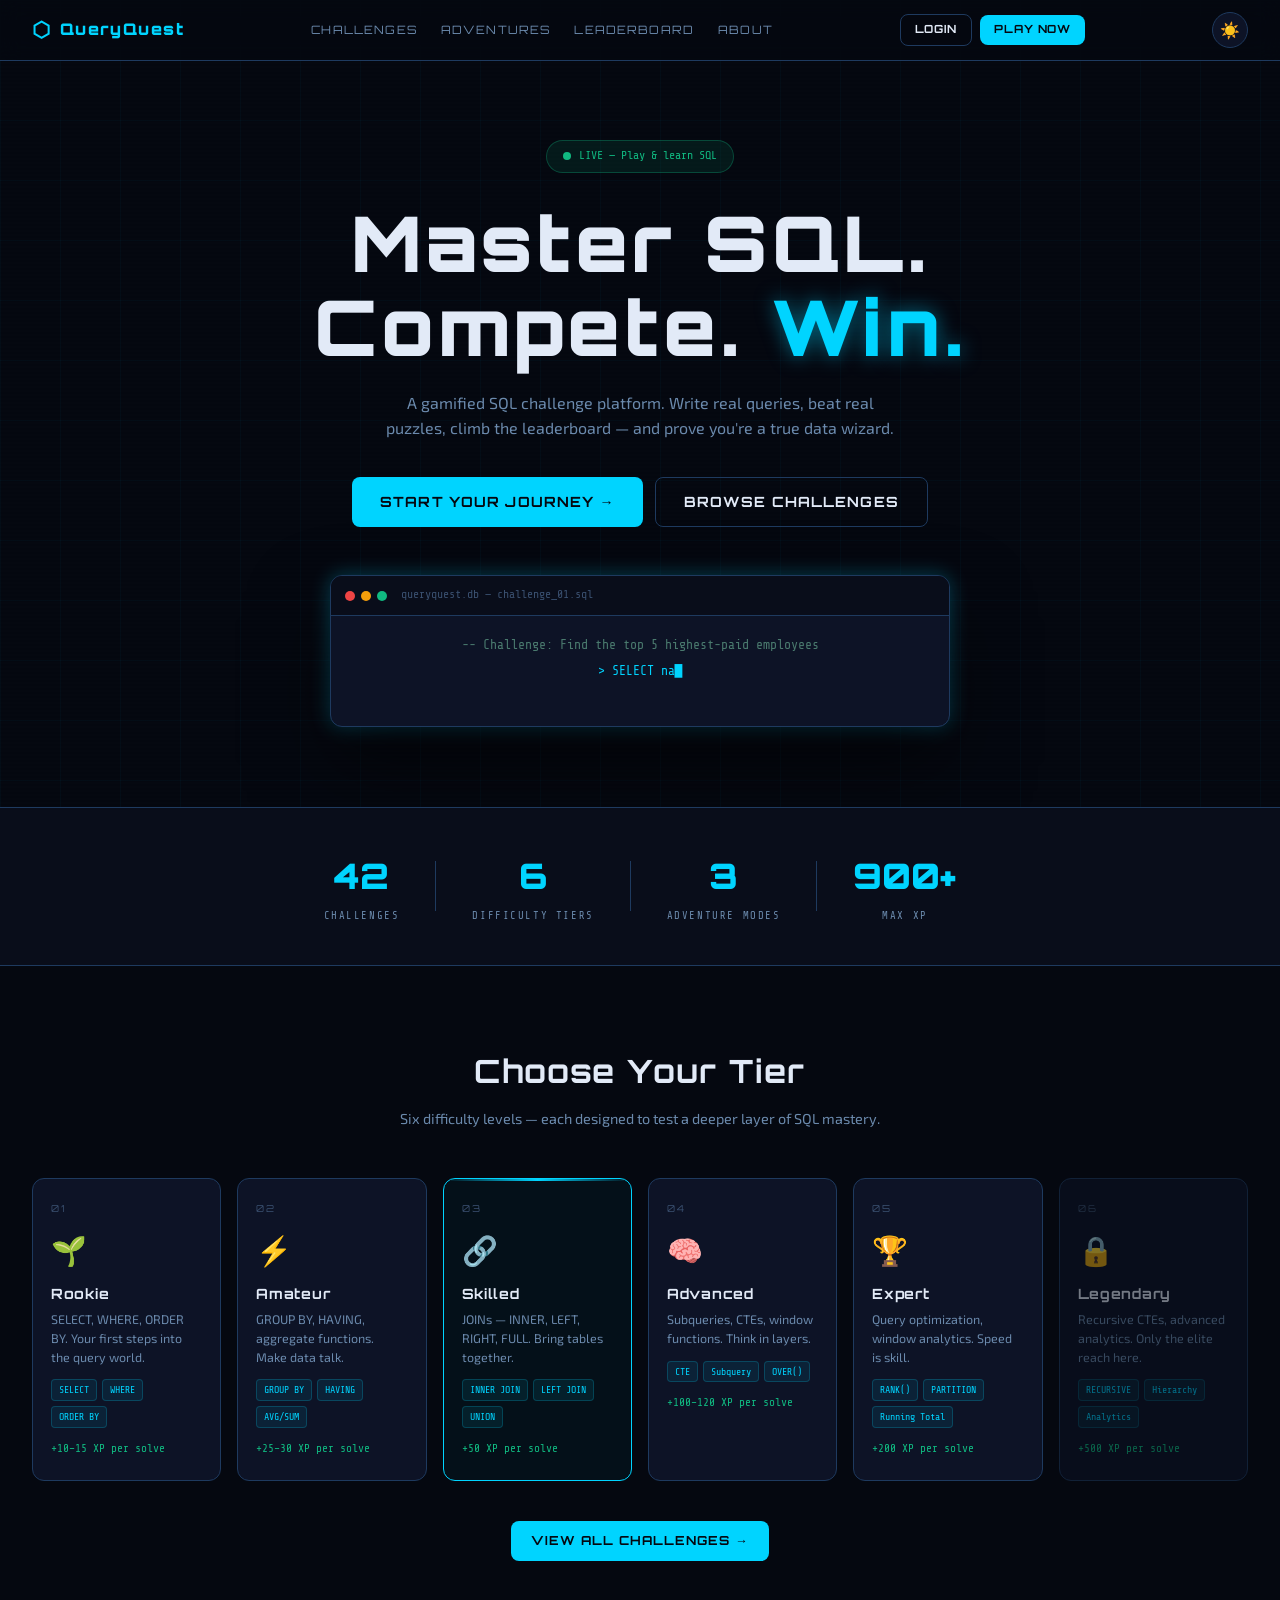
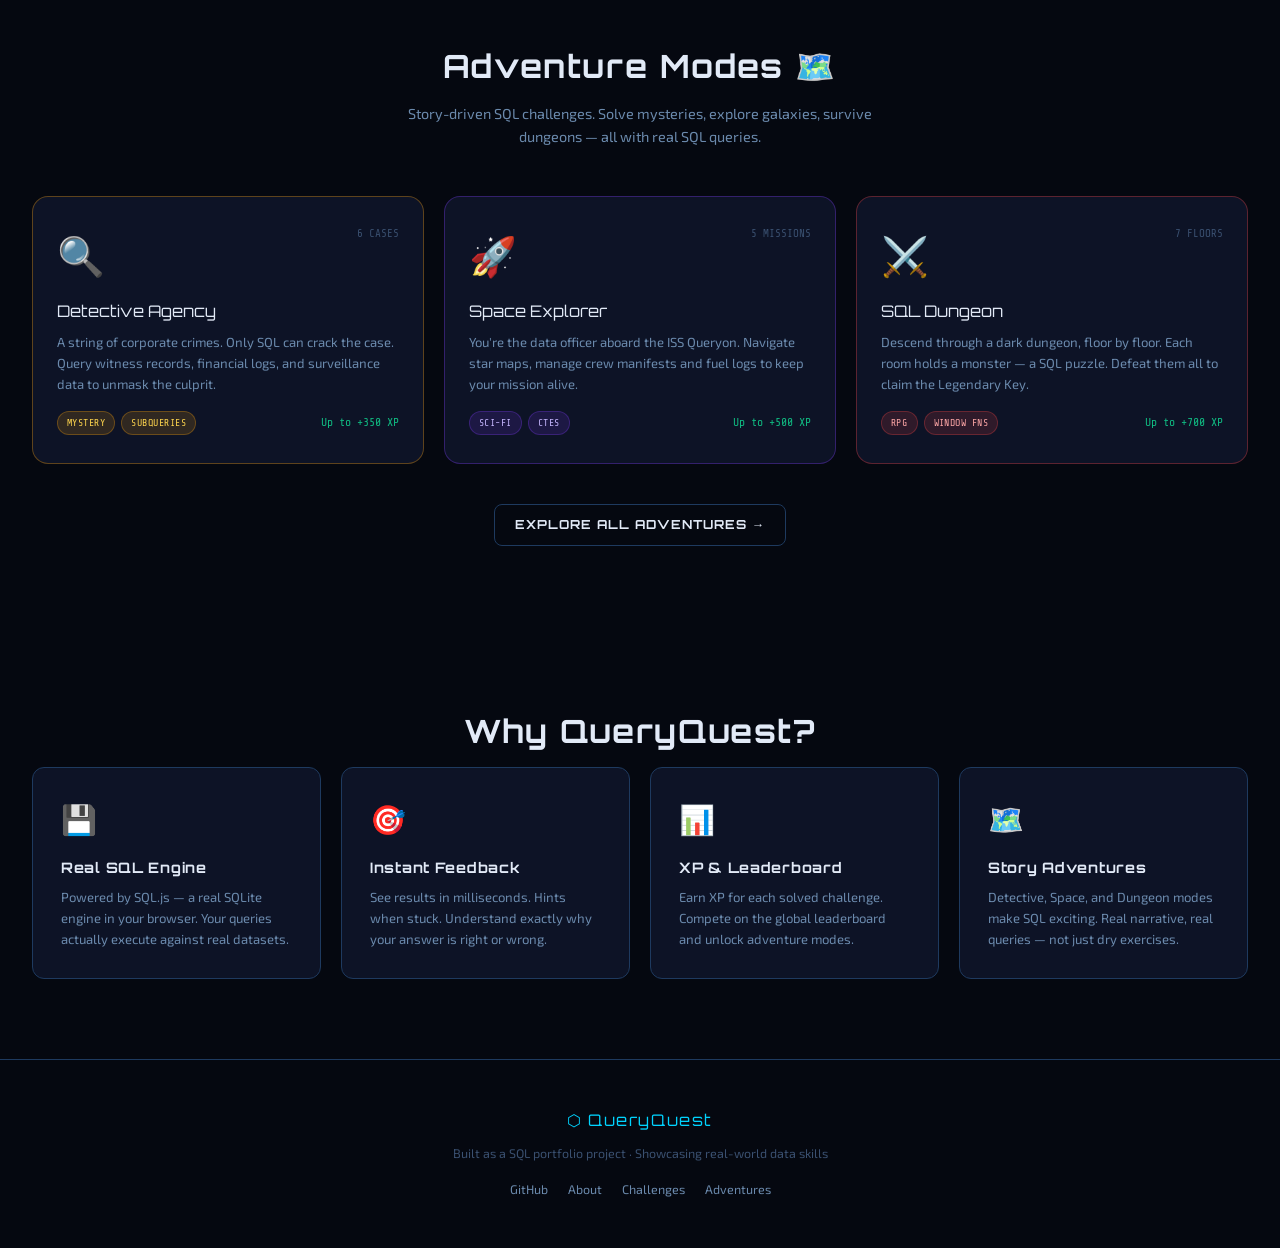
==== commit 9aad8932: "Update index.html" ====
--- a/index.html
+++ b/index.html
@@ -104,7 +104,7 @@
   <div class="footer-logo">⬡ QueryQuest</div>
   <p class="footer-sub">Built as a SQL portfolio project · Showcasing real-world data skills</p>
   <div class="footer-links">
-    <a href="https://github.com/SamOliverAreh/sql-gamehub/" target="_blank">GitHub</a>
+    <a href="https://github.com" target="_blank">GitHub</a>
     <a href="pages/about.html">About</a>
     <a href="pages/challenges.html">Challenges</a>
     <a href="pages/adventures.html">Adventures</a>
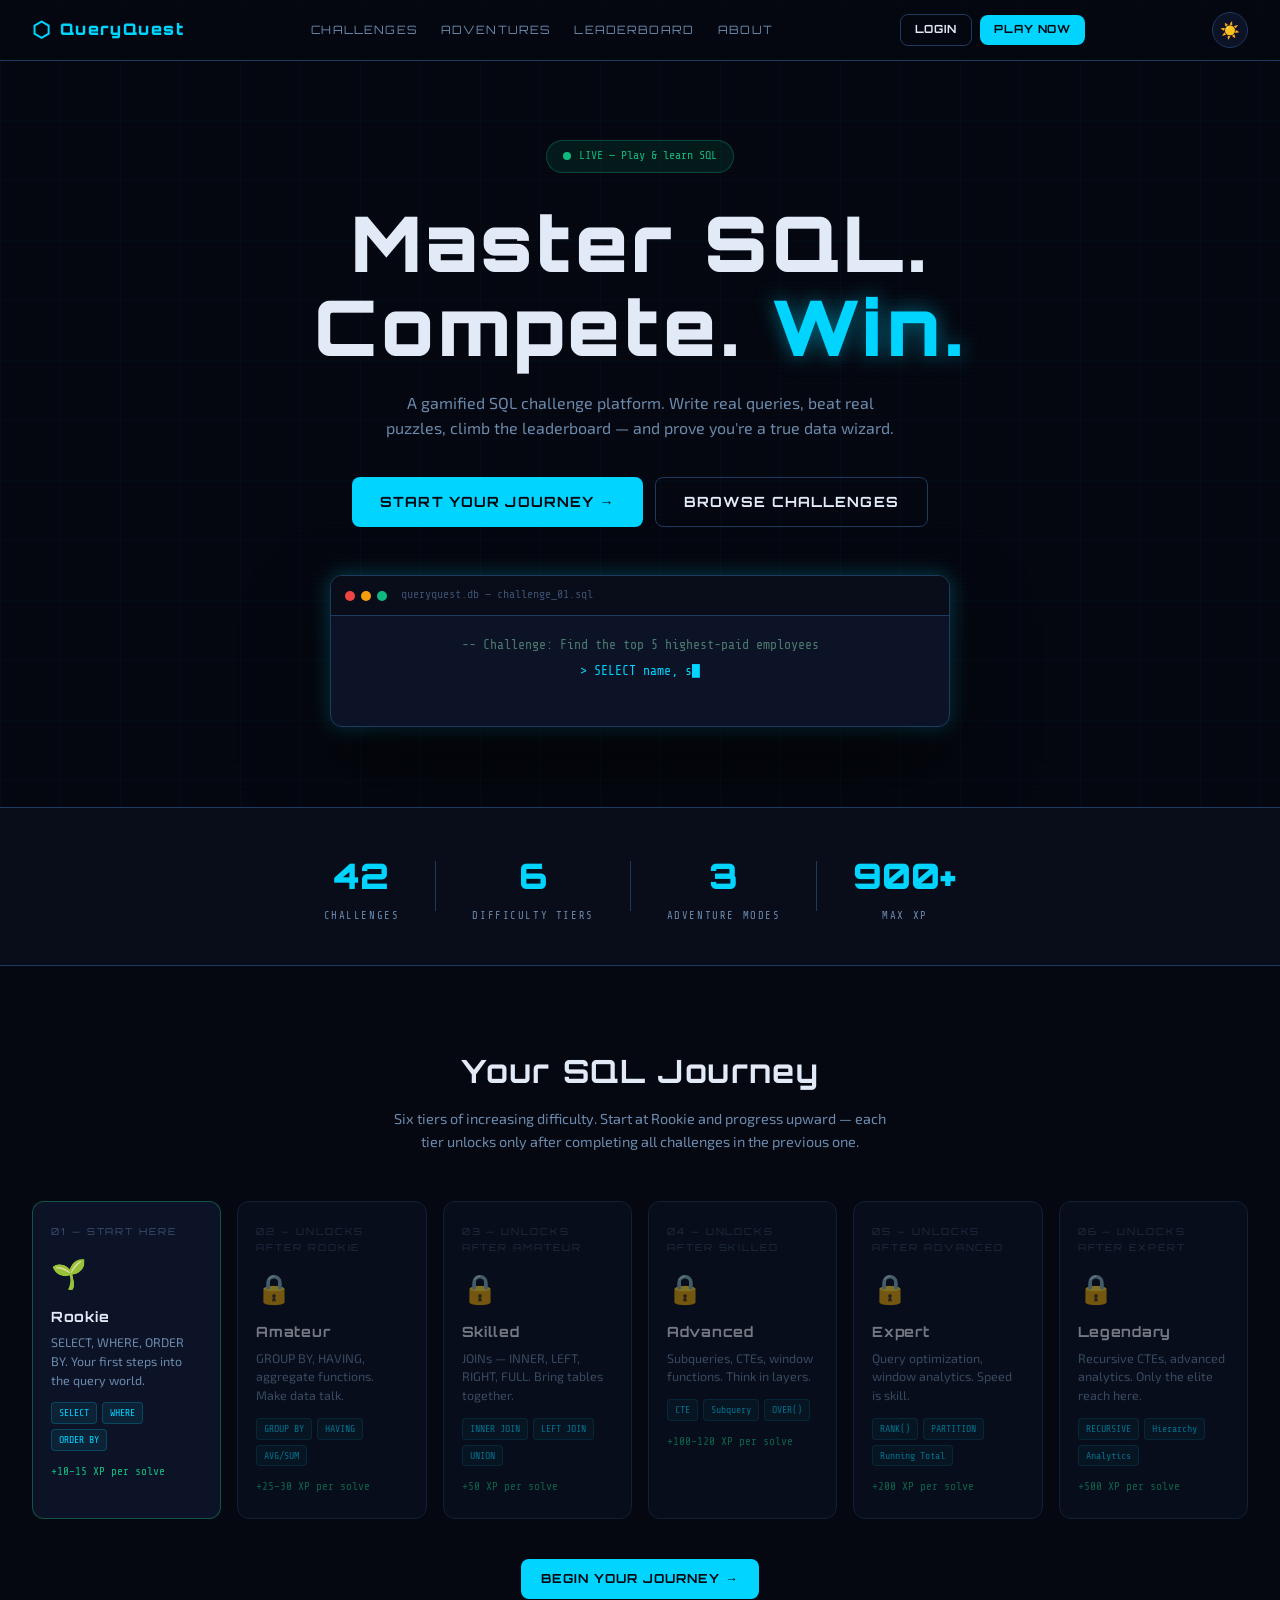
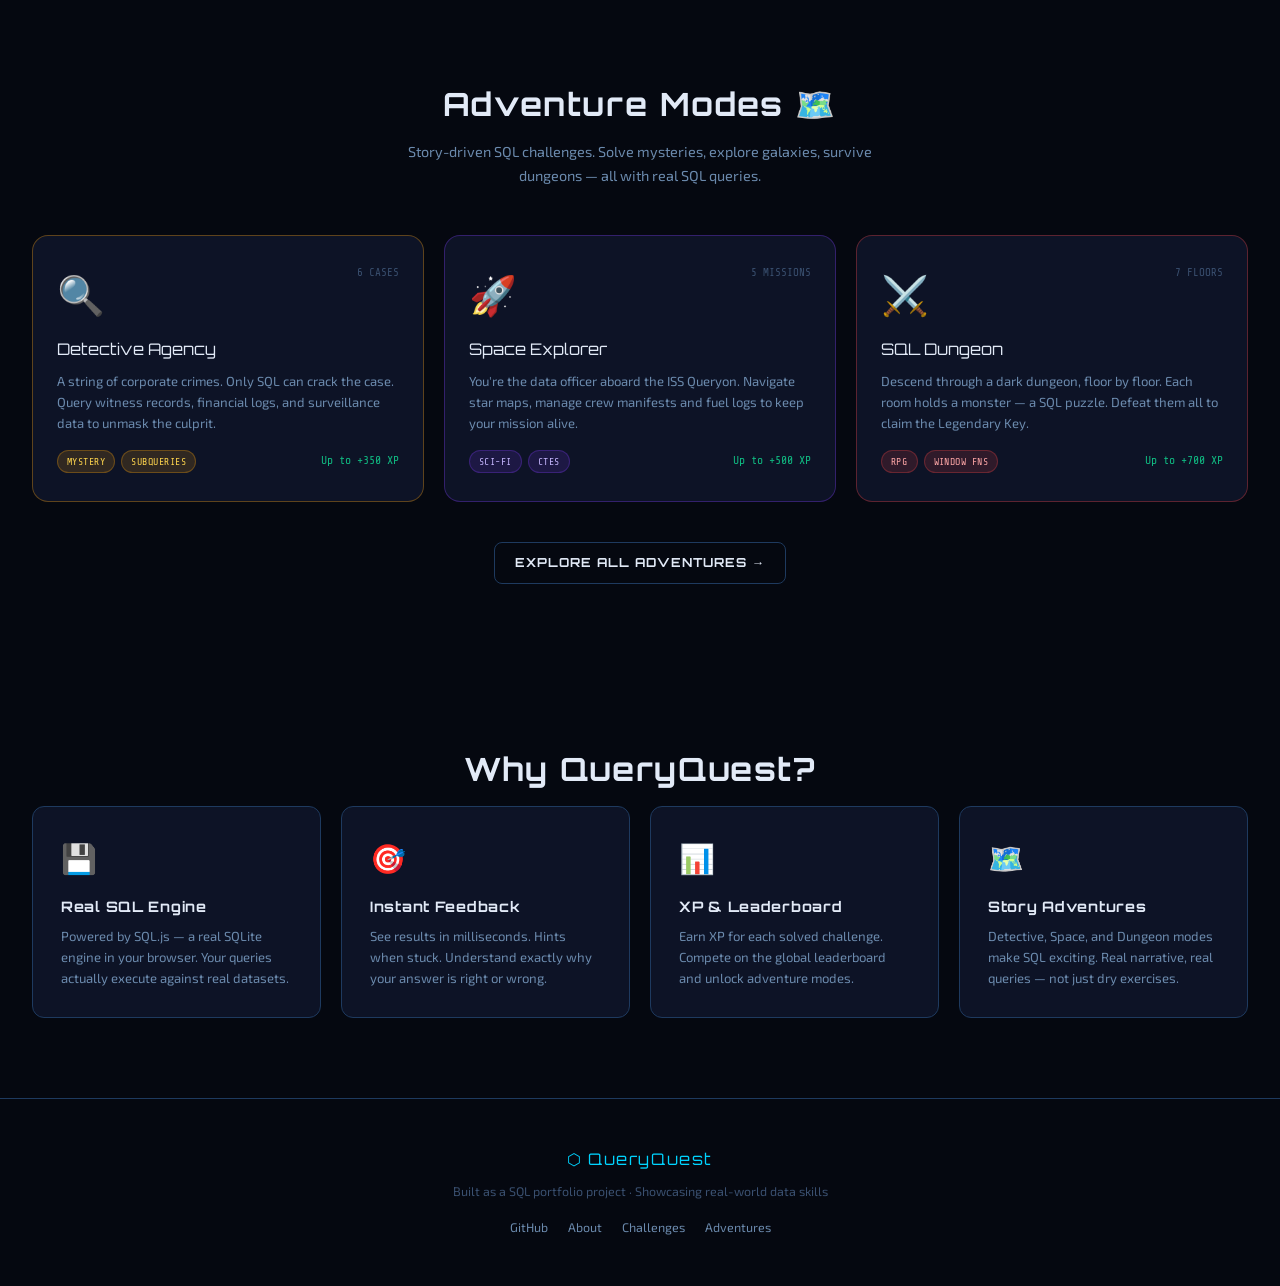
==== commit f82577ea: "Revise section titles and descriptions for clarity" ====
--- a/index.html
+++ b/index.html
@@ -51,17 +51,47 @@
 </section>
 
 <section class="levels-section">
-  <h2 class="section-title">Choose Your Tier</h2>
-  <p class="section-sub">Six difficulty levels — each designed to test a deeper layer of SQL mastery.</p>
+  <h2 class="section-title">Your SQL Journey</h2>
+  <p class="section-sub">Six tiers of increasing difficulty. Start at Rookie and progress upward — each tier unlocks only after completing all challenges in the previous one.</p>
   <div class="levels-grid">
-    <div class="level-card" data-level="1"><div class="level-rank">01</div><div class="level-icon">🌱</div><h3>Rookie</h3><p>SELECT, WHERE, ORDER BY. Your first steps into the query world.</p><div class="level-tags"><span>SELECT</span><span>WHERE</span><span>ORDER BY</span></div><div class="level-xp">+10–15 XP per solve</div></div>
-    <div class="level-card" data-level="2"><div class="level-rank">02</div><div class="level-icon">⚡</div><h3>Amateur</h3><p>GROUP BY, HAVING, aggregate functions. Make data talk.</p><div class="level-tags"><span>GROUP BY</span><span>HAVING</span><span>AVG/SUM</span></div><div class="level-xp">+25–30 XP per solve</div></div>
-    <div class="level-card active" data-level="3"><div class="level-rank">03</div><div class="level-icon">🔗</div><h3>Skilled</h3><p>JOINs — INNER, LEFT, RIGHT, FULL. Bring tables together.</p><div class="level-tags"><span>INNER JOIN</span><span>LEFT JOIN</span><span>UNION</span></div><div class="level-xp">+50 XP per solve</div></div>
-    <div class="level-card" data-level="4"><div class="level-rank">04</div><div class="level-icon">🧠</div><h3>Advanced</h3><p>Subqueries, CTEs, window functions. Think in layers.</p><div class="level-tags"><span>CTE</span><span>Subquery</span><span>OVER()</span></div><div class="level-xp">+100–120 XP per solve</div></div>
-    <div class="level-card" data-level="5"><div class="level-rank">05</div><div class="level-icon">🏆</div><h3>Expert</h3><p>Query optimization, window analytics. Speed is skill.</p><div class="level-tags"><span>RANK()</span><span>PARTITION</span><span>Running Total</span></div><div class="level-xp">+200 XP per solve</div></div>
-    <div class="level-card locked" data-level="6"><div class="level-rank">06</div><div class="level-icon">🔒</div><h3>Legendary</h3><p>Recursive CTEs, advanced analytics. Only the elite reach here.</p><div class="level-tags"><span>RECURSIVE</span><span>Hierarchy</span><span>Analytics</span></div><div class="level-xp">+500 XP per solve</div></div>
+    <div class="level-card" data-level="1" style="border-color:rgba(16,185,129,0.4);">
+      <div class="level-rank">01 — START HERE</div><div class="level-icon">🌱</div><h3>Rookie</h3>
+      <p>SELECT, WHERE, ORDER BY. Your first steps into the query world.</p>
+      <div class="level-tags"><span>SELECT</span><span>WHERE</span><span>ORDER BY</span></div>
+      <div class="level-xp">+10–15 XP per solve</div>
+    </div>
+    <div class="level-card locked" data-level="2">
+      <div class="level-rank">02 — UNLOCKS AFTER ROOKIE</div><div class="level-icon">🔒</div><h3>Amateur</h3>
+      <p>GROUP BY, HAVING, aggregate functions. Make data talk.</p>
+      <div class="level-tags"><span>GROUP BY</span><span>HAVING</span><span>AVG/SUM</span></div>
+      <div class="level-xp">+25–30 XP per solve</div>
+    </div>
+    <div class="level-card locked" data-level="3">
+      <div class="level-rank">03 — UNLOCKS AFTER AMATEUR</div><div class="level-icon">🔒</div><h3>Skilled</h3>
+      <p>JOINs — INNER, LEFT, RIGHT, FULL. Bring tables together.</p>
+      <div class="level-tags"><span>INNER JOIN</span><span>LEFT JOIN</span><span>UNION</span></div>
+      <div class="level-xp">+50 XP per solve</div>
+    </div>
+    <div class="level-card locked" data-level="4">
+      <div class="level-rank">04 — UNLOCKS AFTER SKILLED</div><div class="level-icon">🔒</div><h3>Advanced</h3>
+      <p>Subqueries, CTEs, window functions. Think in layers.</p>
+      <div class="level-tags"><span>CTE</span><span>Subquery</span><span>OVER()</span></div>
+      <div class="level-xp">+100–120 XP per solve</div>
+    </div>
+    <div class="level-card locked" data-level="5">
+      <div class="level-rank">05 — UNLOCKS AFTER ADVANCED</div><div class="level-icon">🔒</div><h3>Expert</h3>
+      <p>Query optimization, window analytics. Speed is skill.</p>
+      <div class="level-tags"><span>RANK()</span><span>PARTITION</span><span>Running Total</span></div>
+      <div class="level-xp">+200 XP per solve</div>
+    </div>
+    <div class="level-card locked" data-level="6">
+      <div class="level-rank">06 — UNLOCKS AFTER EXPERT</div><div class="level-icon">🔒</div><h3>Legendary</h3>
+      <p>Recursive CTEs, advanced analytics. Only the elite reach here.</p>
+      <div class="level-tags"><span>RECURSIVE</span><span>Hierarchy</span><span>Analytics</span></div>
+      <div class="level-xp">+500 XP per solve</div>
+    </div>
   </div>
-  <div class="section-cta"><a href="pages/challenges.html" class="btn-primary">View All Challenges →</a></div>
+  <div class="section-cta"><a href="pages/challenges.html" class="btn-primary">Begin Your Journey →</a></div>
 </section>
 
 <section class="adventure-section" style="position:relative;z-index:1;max-width:1300px;margin:0 auto;padding:0 32px 80px;">
--- a/css/main.css
+++ b/css/main.css
@@ -458,3 +458,66 @@
   .top3 { grid-template-columns: 1fr; }
   .stat-cards { grid-template-columns: 1fr 1fr; }
 }
+
+/* ===== CODEMIRROR FIXES =====
+   FIX 4: fixed height, no expansion, light mode support
+*/
+.CodeMirror {
+  height: 200px !important;
+  max-height: 200px !important;
+  font-size: 0.84rem !important;
+  font-family: var(--font-mono) !important;
+  background: var(--bg-card) !important;
+  color: var(--text-primary) !important;
+  border: none !important;
+  /* Prevent the editor from pushing layout */
+  overflow: hidden !important;
+}
+.CodeMirror-scroll {
+  max-height: 200px !important;
+  overflow-y: auto !important;
+  overflow-x: auto !important;
+  background: var(--bg-card) !important;
+}
+.CodeMirror-gutters {
+  background: var(--bg-secondary) !important;
+  border-right: 1px solid var(--border) !important;
+}
+.CodeMirror-linenumber {
+  color: var(--text-dim) !important;
+}
+.CodeMirror-cursor {
+  border-left-color: var(--accent) !important;
+}
+/* Selected text */
+.CodeMirror-selected { background: rgba(0,212,255,0.15) !important; }
+
+/* FIX 4: Light mode — override dracula theme colours */
+[data-theme="light"] .CodeMirror {
+  background: #f8faff !important;
+  color: #1a2540 !important;
+}
+[data-theme="light"] .CodeMirror-scroll {
+  background: #f8faff !important;
+}
+[data-theme="light"] .CodeMirror-gutters {
+  background: #edf1fa !important;
+  border-right-color: var(--border) !important;
+}
+[data-theme="light"] .CodeMirror-linenumber { color: #8fa4bf !important; }
+[data-theme="light"] .CodeMirror-cursor { border-left-color: var(--accent) !important; }
+/* Syntax tokens in light mode */
+[data-theme="light"] .cm-keyword  { color: #0066aa !important; font-weight: 600; }
+[data-theme="light"] .cm-string   { color: #047857 !important; }
+[data-theme="light"] .cm-number   { color: #b45309 !important; }
+[data-theme="light"] .cm-comment  { color: #6b7c95 !important; font-style: italic; }
+[data-theme="light"] .cm-variable { color: #1a2540 !important; }
+[data-theme="light"] .cm-operator { color: #5b21b6 !important; }
+[data-theme="light"] .cm-def      { color: #0077bb !important; }
+[data-theme="light"] .CodeMirror-selected { background: rgba(0,111,168,0.15) !important; }
+
+/* Mobile: slightly shorter editor */
+@media (max-width: 640px) {
+  .CodeMirror,
+  .CodeMirror-scroll { height: 160px !important; max-height: 160px !important; }
+}
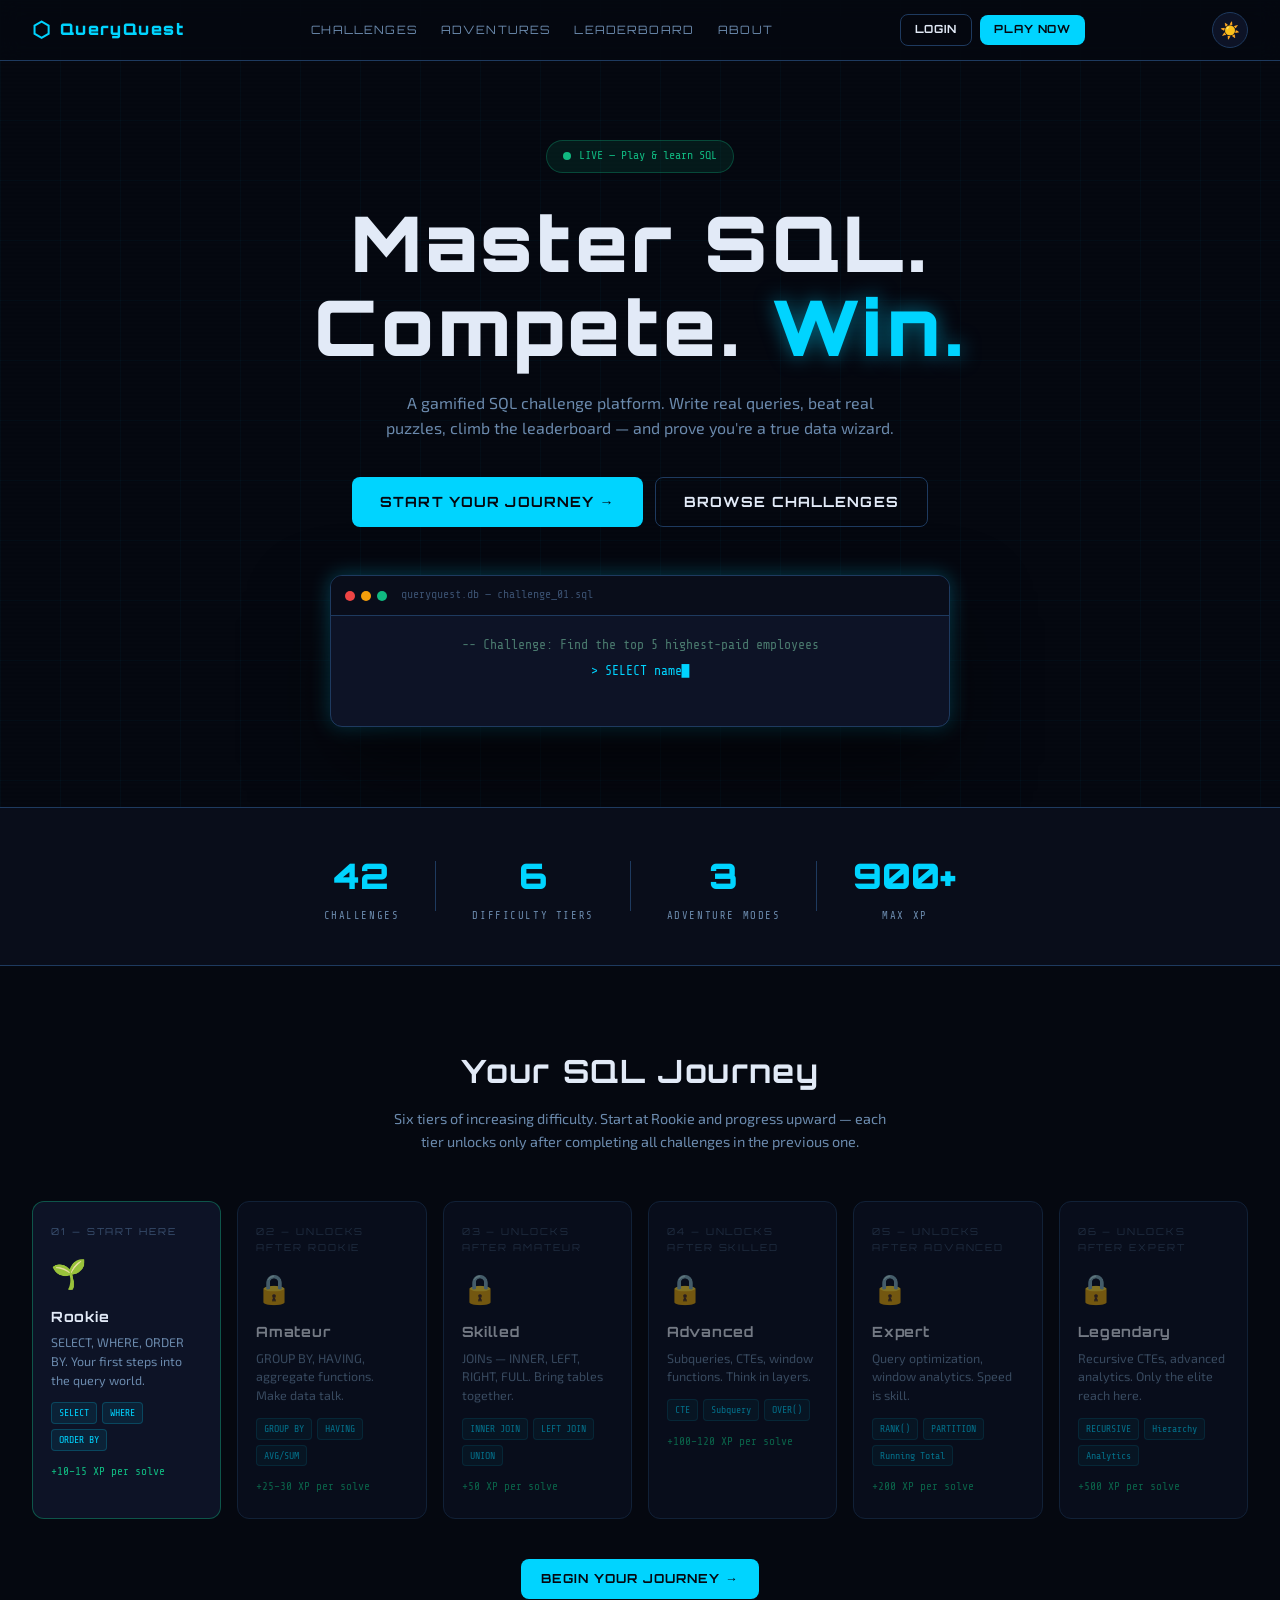
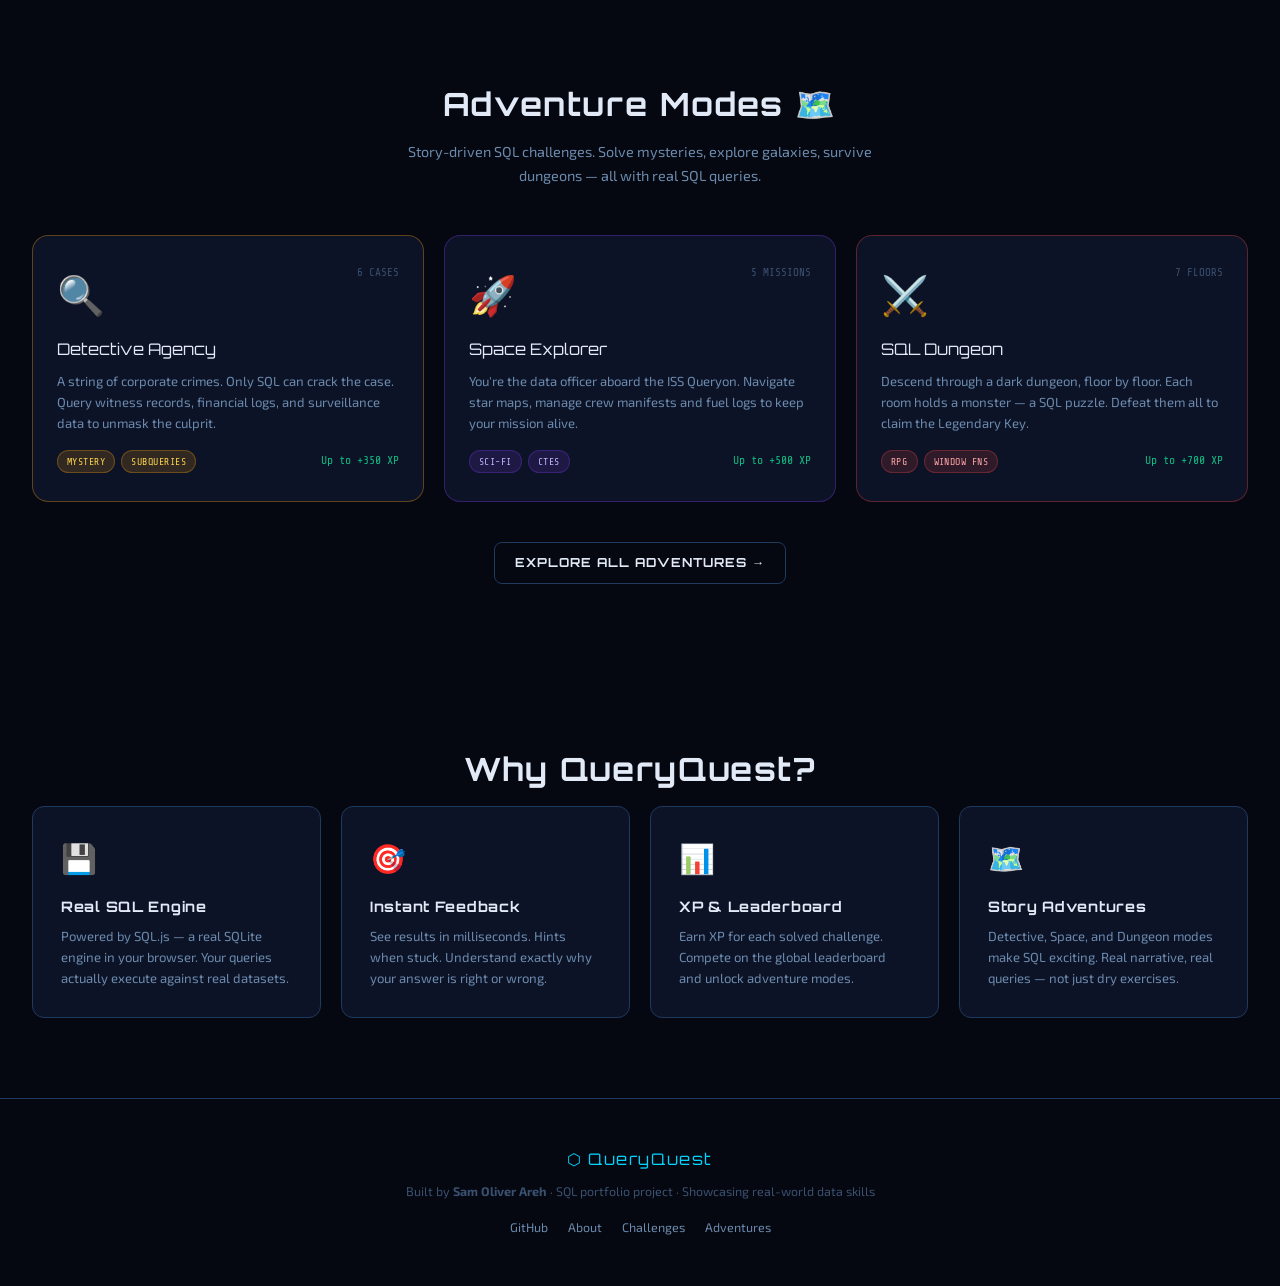
==== commit 5f1b7651: "Modify footer to add author's name Updated footer text to include the author's name." ====
--- a/index.html
+++ b/index.html
@@ -132,7 +132,7 @@
 
 <footer class="footer">
   <div class="footer-logo">⬡ QueryQuest</div>
-  <p class="footer-sub">Built as a SQL portfolio project · Showcasing real-world data skills</p>
+  <p class="footer-sub">Built by <strong>Sam Oliver Areh</strong> · SQL portfolio project · Showcasing real-world data skills</p>
   <div class="footer-links">
     <a href="https://github.com" target="_blank">GitHub</a>
     <a href="pages/about.html">About</a>
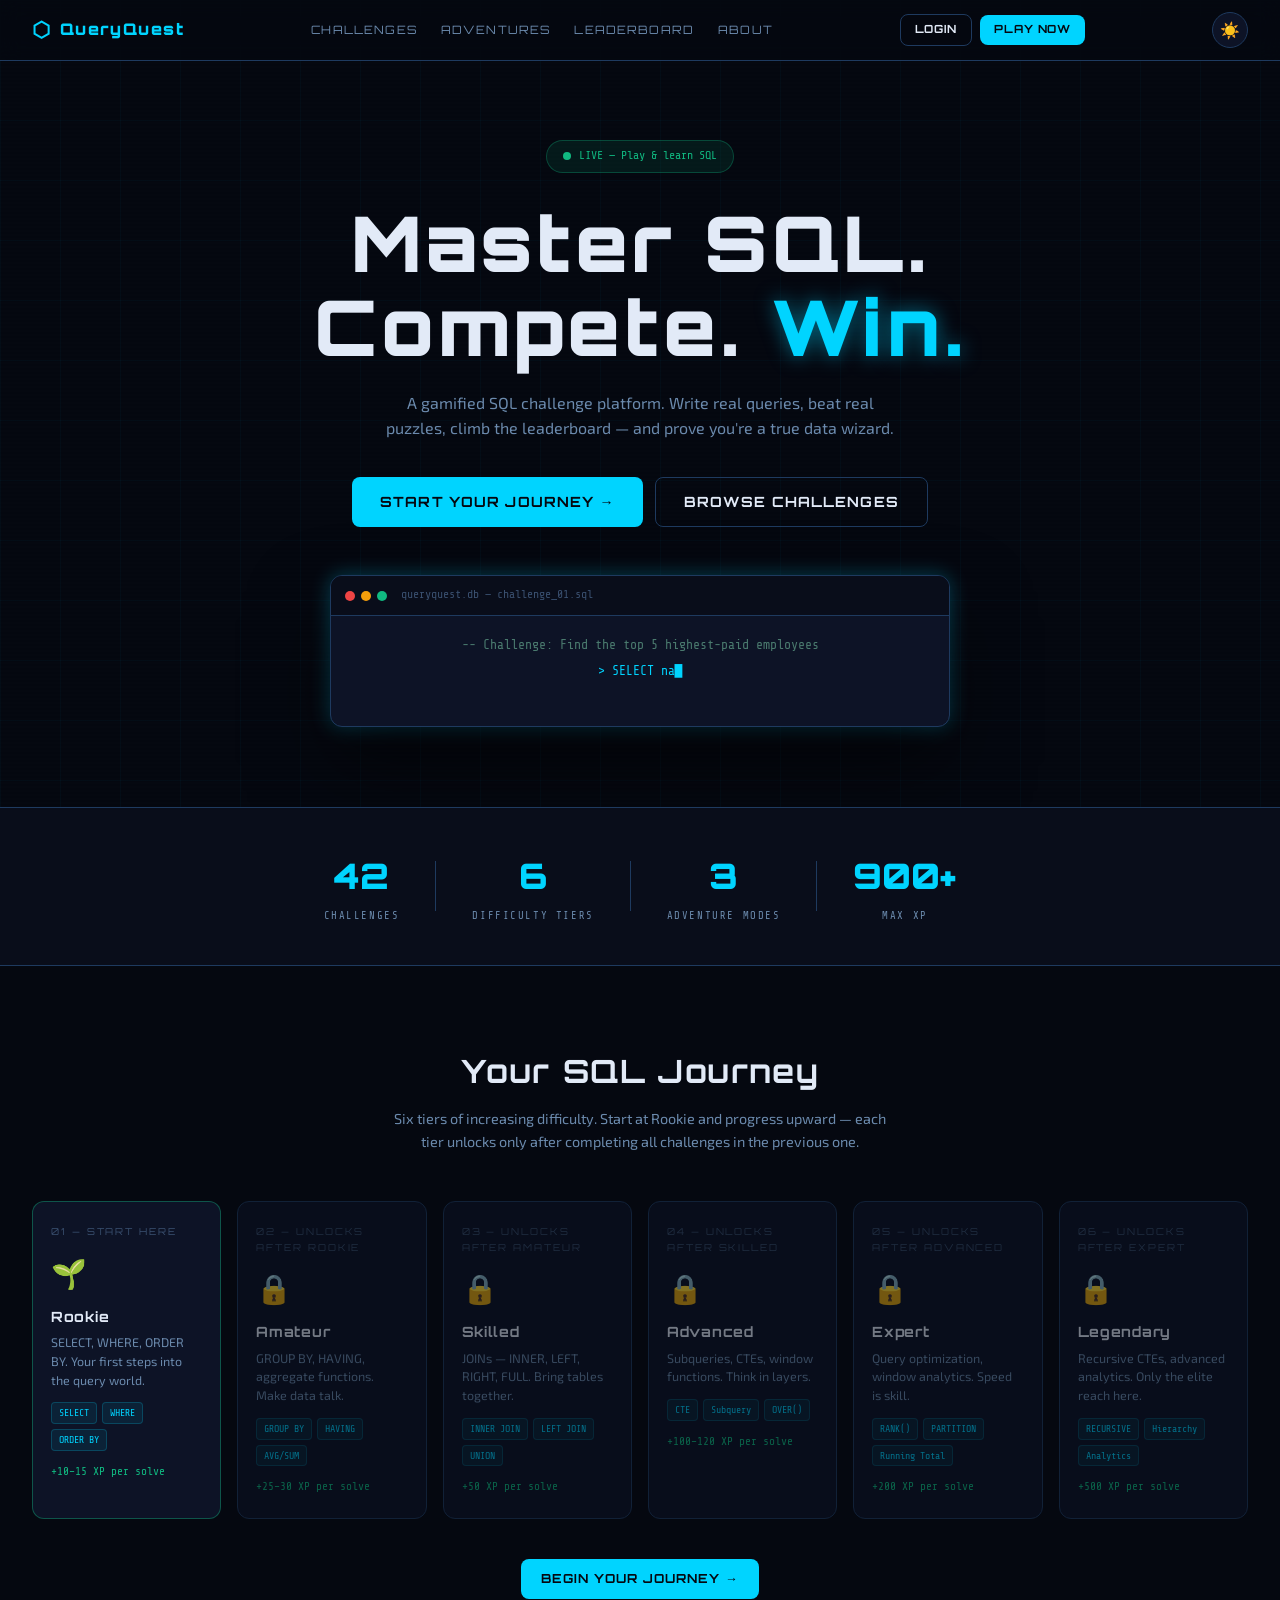
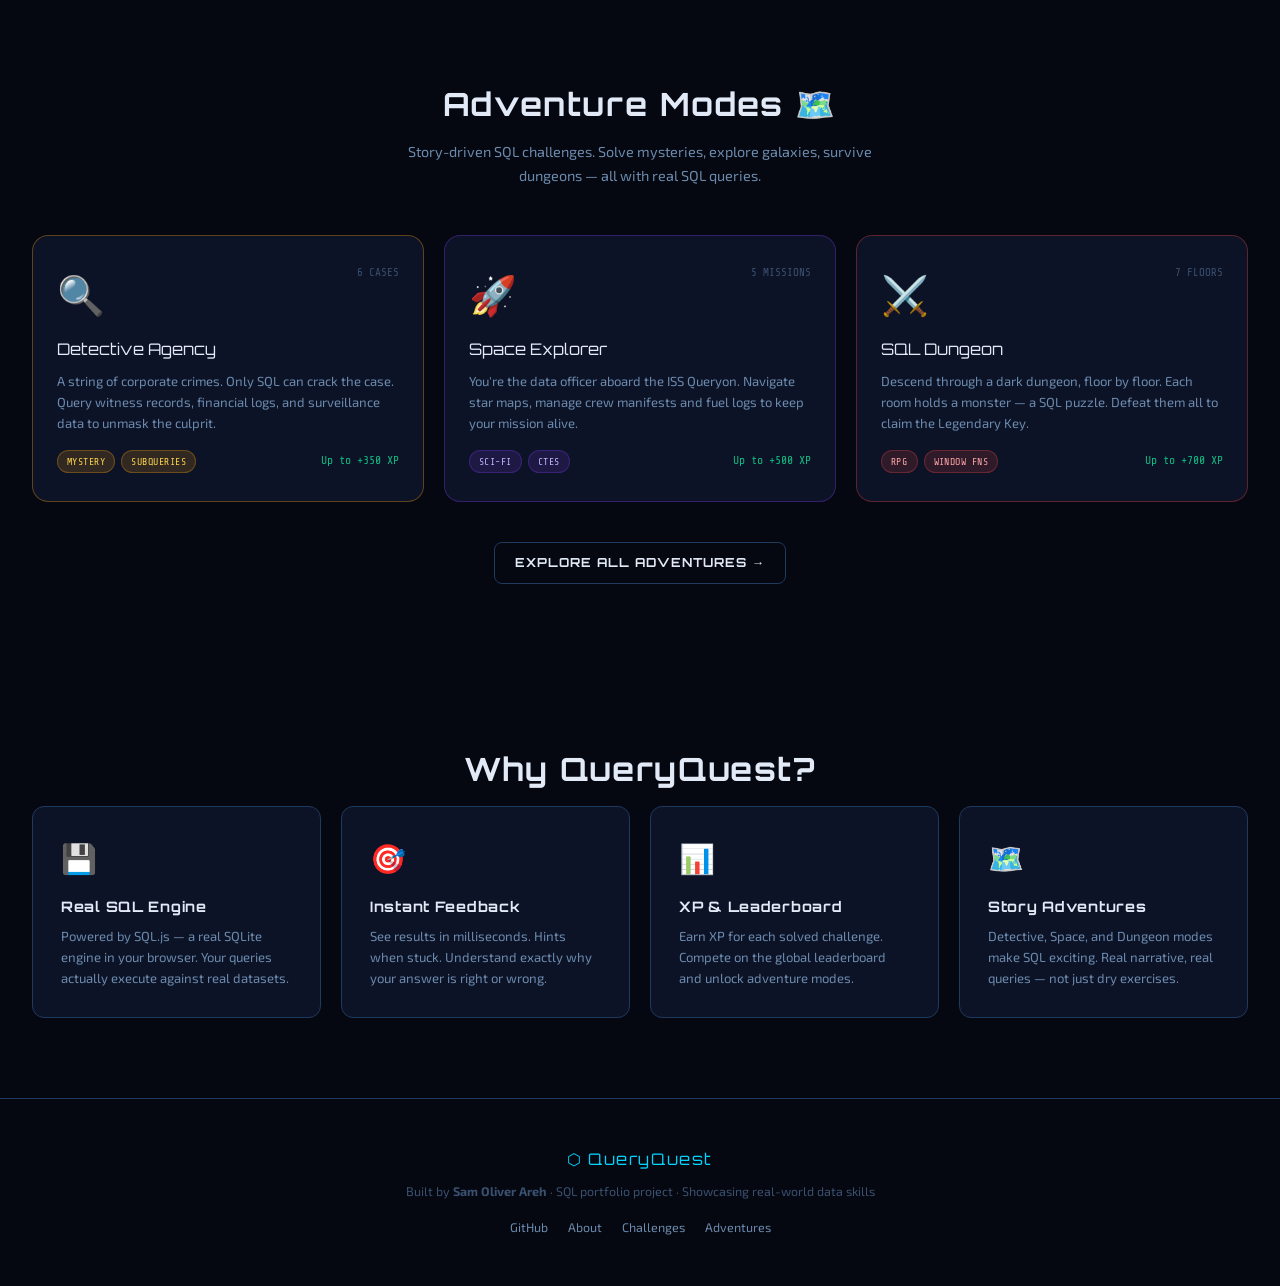
==== commit 20d47e40: "Change strong tag to bold tag in footer" ====
--- a/index.html
+++ b/index.html
@@ -132,7 +132,7 @@
 
 <footer class="footer">
   <div class="footer-logo">⬡ QueryQuest</div>
-  <p class="footer-sub">Built by <strong>Sam Oliver Areh</strong> · SQL portfolio project · Showcasing real-world data skills</p>
+  <p class="footer-sub">Built by <b>Sam Oliver Areh</b> · SQL portfolio project · Showcasing real-world data skills</p>
   <div class="footer-links">
     <a href="https://github.com" target="_blank">GitHub</a>
     <a href="pages/about.html">About</a>
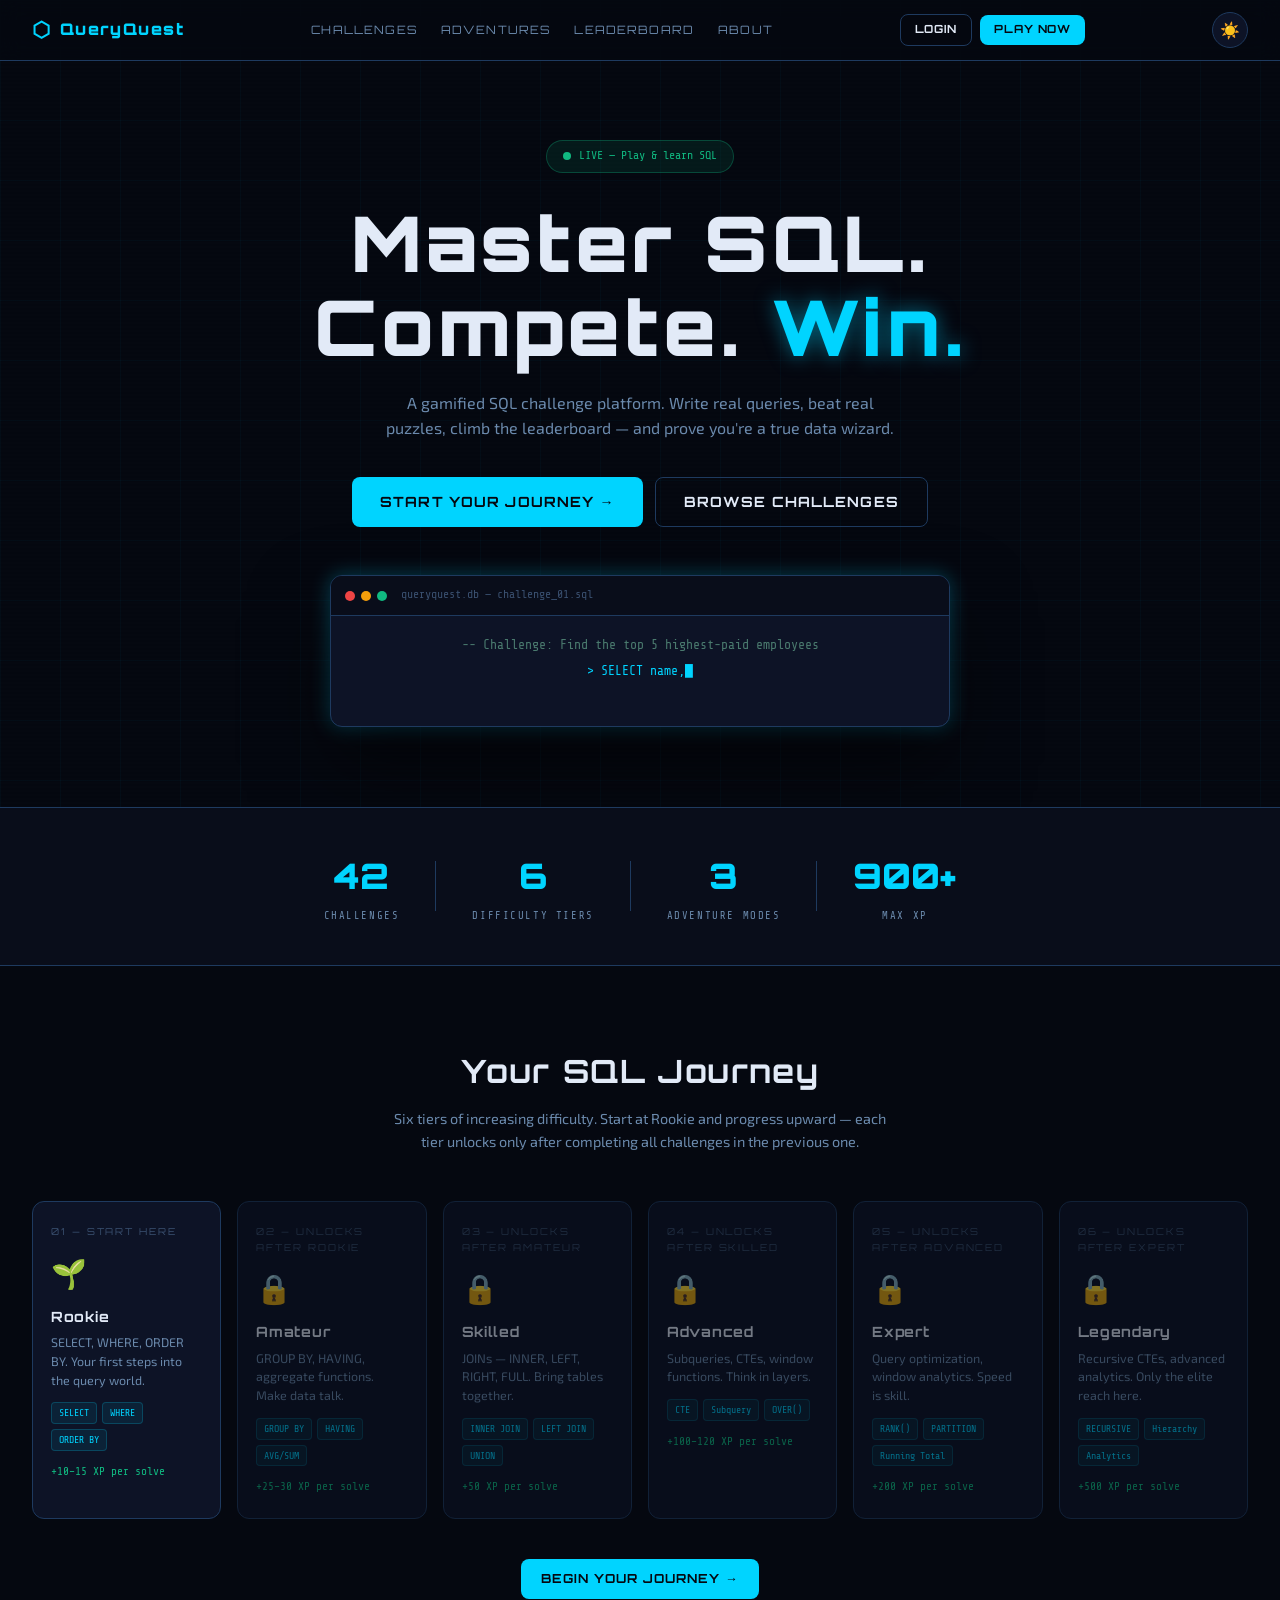
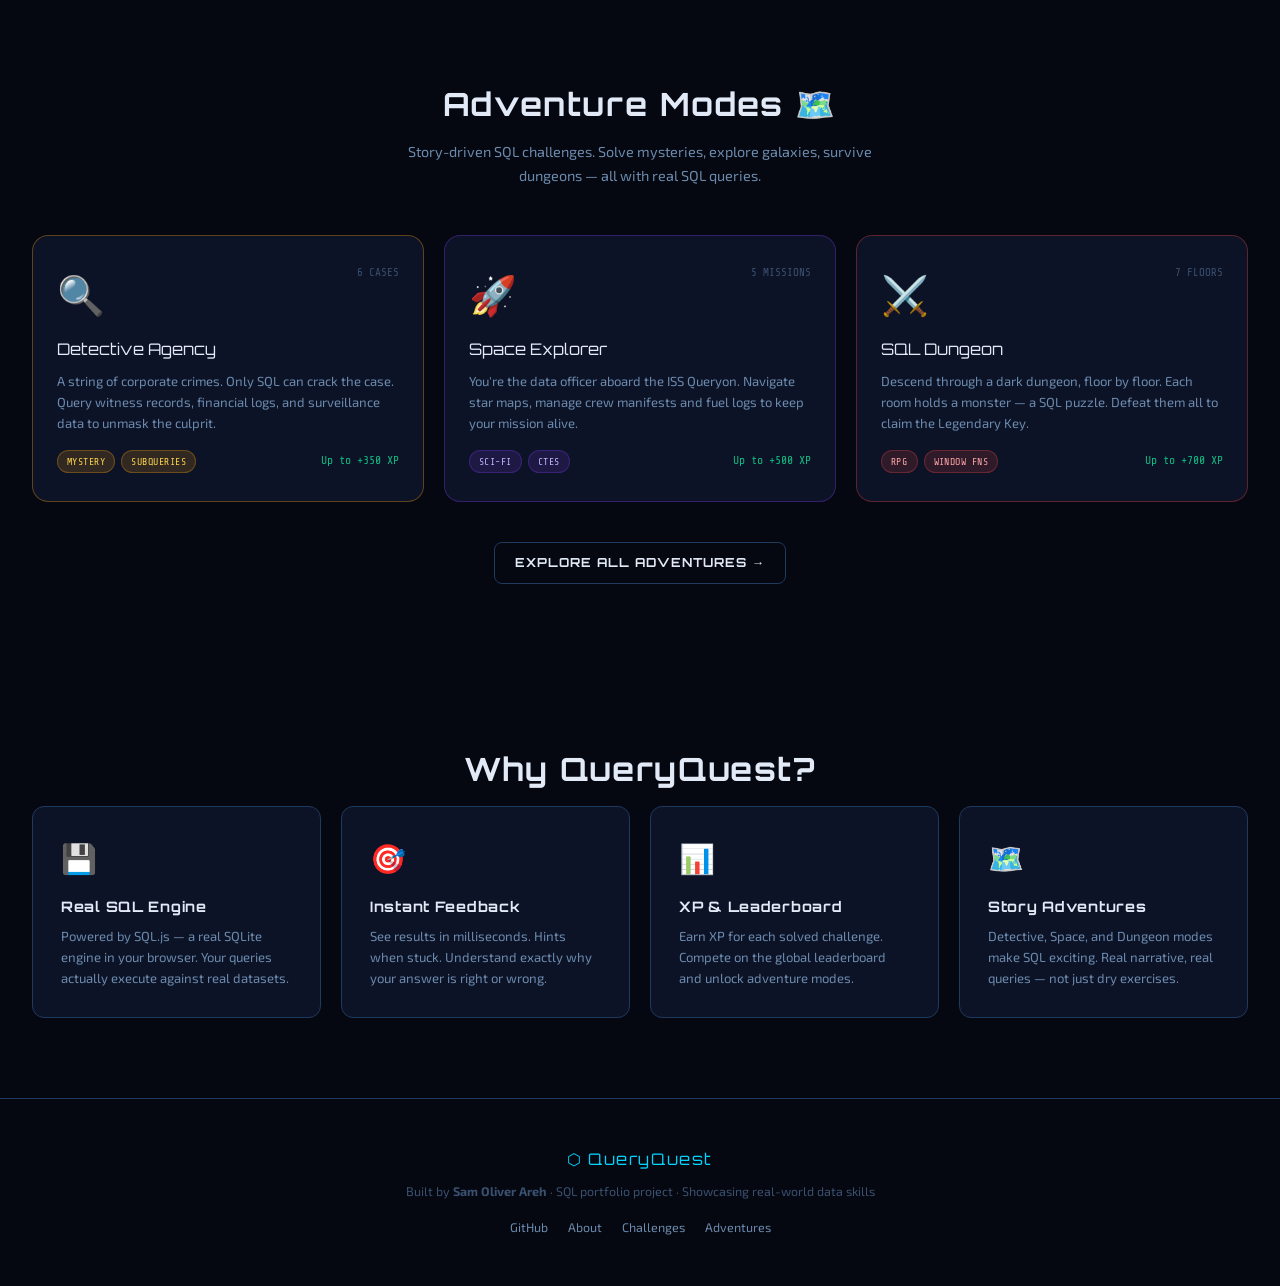
==== commit 5a2d5a3f: "Refactor SQL journey section and add tier cards" ====
--- a/index.html
+++ b/index.html
@@ -54,42 +54,7 @@
   <h2 class="section-title">Your SQL Journey</h2>
   <p class="section-sub">Six tiers of increasing difficulty. Start at Rookie and progress upward — each tier unlocks only after completing all challenges in the previous one.</p>
   <div class="levels-grid">
-    <div class="level-card" data-level="1" style="border-color:rgba(16,185,129,0.4);">
-      <div class="level-rank">01 — START HERE</div><div class="level-icon">🌱</div><h3>Rookie</h3>
-      <p>SELECT, WHERE, ORDER BY. Your first steps into the query world.</p>
-      <div class="level-tags"><span>SELECT</span><span>WHERE</span><span>ORDER BY</span></div>
-      <div class="level-xp">+10–15 XP per solve</div>
-    </div>
-    <div class="level-card locked" data-level="2">
-      <div class="level-rank">02 — UNLOCKS AFTER ROOKIE</div><div class="level-icon">🔒</div><h3>Amateur</h3>
-      <p>GROUP BY, HAVING, aggregate functions. Make data talk.</p>
-      <div class="level-tags"><span>GROUP BY</span><span>HAVING</span><span>AVG/SUM</span></div>
-      <div class="level-xp">+25–30 XP per solve</div>
-    </div>
-    <div class="level-card locked" data-level="3">
-      <div class="level-rank">03 — UNLOCKS AFTER AMATEUR</div><div class="level-icon">🔒</div><h3>Skilled</h3>
-      <p>JOINs — INNER, LEFT, RIGHT, FULL. Bring tables together.</p>
-      <div class="level-tags"><span>INNER JOIN</span><span>LEFT JOIN</span><span>UNION</span></div>
-      <div class="level-xp">+50 XP per solve</div>
-    </div>
-    <div class="level-card locked" data-level="4">
-      <div class="level-rank">04 — UNLOCKS AFTER SKILLED</div><div class="level-icon">🔒</div><h3>Advanced</h3>
-      <p>Subqueries, CTEs, window functions. Think in layers.</p>
-      <div class="level-tags"><span>CTE</span><span>Subquery</span><span>OVER()</span></div>
-      <div class="level-xp">+100–120 XP per solve</div>
-    </div>
-    <div class="level-card locked" data-level="5">
-      <div class="level-rank">05 — UNLOCKS AFTER ADVANCED</div><div class="level-icon">🔒</div><h3>Expert</h3>
-      <p>Query optimization, window analytics. Speed is skill.</p>
-      <div class="level-tags"><span>RANK()</span><span>PARTITION</span><span>Running Total</span></div>
-      <div class="level-xp">+200 XP per solve</div>
-    </div>
-    <div class="level-card locked" data-level="6">
-      <div class="level-rank">06 — UNLOCKS AFTER EXPERT</div><div class="level-icon">🔒</div><h3>Legendary</h3>
-      <p>Recursive CTEs, advanced analytics. Only the elite reach here.</p>
-      <div class="level-tags"><span>RECURSIVE</span><span>Hierarchy</span><span>Analytics</span></div>
-      <div class="level-xp">+500 XP per solve</div>
-    </div>
+    <div id="tierCardsContainer" class="levels-grid" style="display:contents;"></div>
   </div>
   <div class="section-cta"><a href="pages/challenges.html" class="btn-primary">Begin Your Journey →</a></div>
 </section>
@@ -132,7 +97,7 @@
 
 <footer class="footer">
   <div class="footer-logo">⬡ QueryQuest</div>
-  <p class="footer-sub">Built by <b>Sam Oliver Areh</b> · SQL portfolio project · Showcasing real-world data skills</p>
+  <p class="footer-sub">Built by <b>Sam Oliver Areh </b> · SQL portfolio project · Showcasing real-world data skills</p>
   <div class="footer-links">
     <a href="https://github.com" target="_blank">GitHub</a>
     <a href="pages/about.html">About</a>
@@ -144,6 +109,72 @@
 <script src="js/main.js"></script>
 <script src="js/nav-inject.js"></script>
 <script src="js/terminal-demo.js"></script>
-<script>document.addEventListener('DOMContentLoaded', () => buildNav('home'));</script>
+<script src="js/page-loader.js"></script>
+<script>
+const TIER_META = [
+  { id:1, name:'Rookie',   icon:'🌱', xpLabel:'+10–15 XP', tags:['SELECT','WHERE','ORDER BY'],       prev:null },
+  { id:2, name:'Amateur',  icon:'⚡', xpLabel:'+25–30 XP', tags:['GROUP BY','HAVING','AVG/SUM'],     prev:'Rookie' },
+  { id:3, name:'Skilled',  icon:'🔗', xpLabel:'+50 XP',    tags:['INNER JOIN','LEFT JOIN','UNION'],  prev:'Amateur' },
+  { id:4, name:'Advanced', icon:'🧠', xpLabel:'+100–120 XP',tags:['CTE','Subquery','OVER()'],        prev:'Skilled' },
+  { id:5, name:'Expert',   icon:'🏆', xpLabel:'+200 XP',   tags:['RANK()','PARTITION','Running Total'],prev:'Advanced'},
+  { id:6, name:'Legendary',icon:'✨', xpLabel:'+500 XP',   tags:['RECURSIVE','Hierarchy','Analytics'],prev:'Expert' },
+];
+
+document.addEventListener('DOMContentLoaded', async () => {
+  buildNav('home');
+  const user     = QQ.getUser();
+  const progress = QQ.getProgress();
+  const userXP   = user ? (user.xp || 0) : 0;
+  const container = document.getElementById('tierCardsContainer');
+  if (!container) return;
+  container.innerHTML = '';
+
+  TIER_META.forEach((tier, idx) => {
+    // Tier 1 always unlocked; others unlock when XP met AND prev tier all done
+    // For home page: simplified — just show current state from cached progress
+    const isFirst    = idx === 0;
+    const isUnlocked = isFirst || (user && userXP >= [0,40,100,200,500,900][idx]);
+    const isCurrent  = user && user.level === tier.name;
+    const isComplete = user && (() => {
+      // Check if all challenges in this tier are solved
+      const tierChs = (window.CHALLENGES_DATA || []).filter(c => c.tierName === tier.name);
+      return tierChs.length > 0 && tierChs.every(c => progress[c.id]?.solved);
+    })();
+
+    const card = document.createElement('div');
+    card.className = 'level-card' + (!isUnlocked ? ' locked' : '') + (isCurrent ? ' active' : '');
+    card.dataset.level = tier.id;
+    if (isComplete) card.style.borderColor = 'rgba(16,185,129,0.5)';
+
+    const rankLabel = isFirst && !user ? '01 — START HERE'
+      : isComplete ? '0' + tier.id + ' — ✓ COMPLETED'
+      : isCurrent  ? '0' + tier.id + ' — YOUR CURRENT TIER'
+      : !isUnlocked ? '0' + tier.id + ' — UNLOCKS AFTER ' + tier.prev.toUpperCase()
+      : '0' + tier.id;
+
+    card.innerHTML = `
+      <div class="level-rank">${rankLabel}</div>
+      <div class="level-icon">${isUnlocked ? tier.icon : '🔒'}</div>
+      <h3>${tier.name}</h3>
+      <p>${getDesc(tier.id)}</p>
+      <div class="level-tags">${tier.tags.map(t => '<span>' + t + '</span>').join('')}</div>
+      <div class="level-xp">${tier.xpLabel} per solve</div>
+    `;
+    container.appendChild(card);
+  });
+});
+
+function getDesc(id) {
+  const d = {
+    1:'SELECT, WHERE, ORDER BY. Your first steps into the query world.',
+    2:'GROUP BY, HAVING, aggregate functions. Make data talk.',
+    3:'JOINs — INNER, LEFT, RIGHT, FULL. Bring tables together.',
+    4:'Subqueries, CTEs, window functions. Think in layers.',
+    5:'Query optimization, window analytics. Speed is skill.',
+    6:'Recursive CTEs, advanced analytics. Only the elite reach here.'
+  };
+  return d[id] || '';
+}
+</script>
 </body>
 </html>
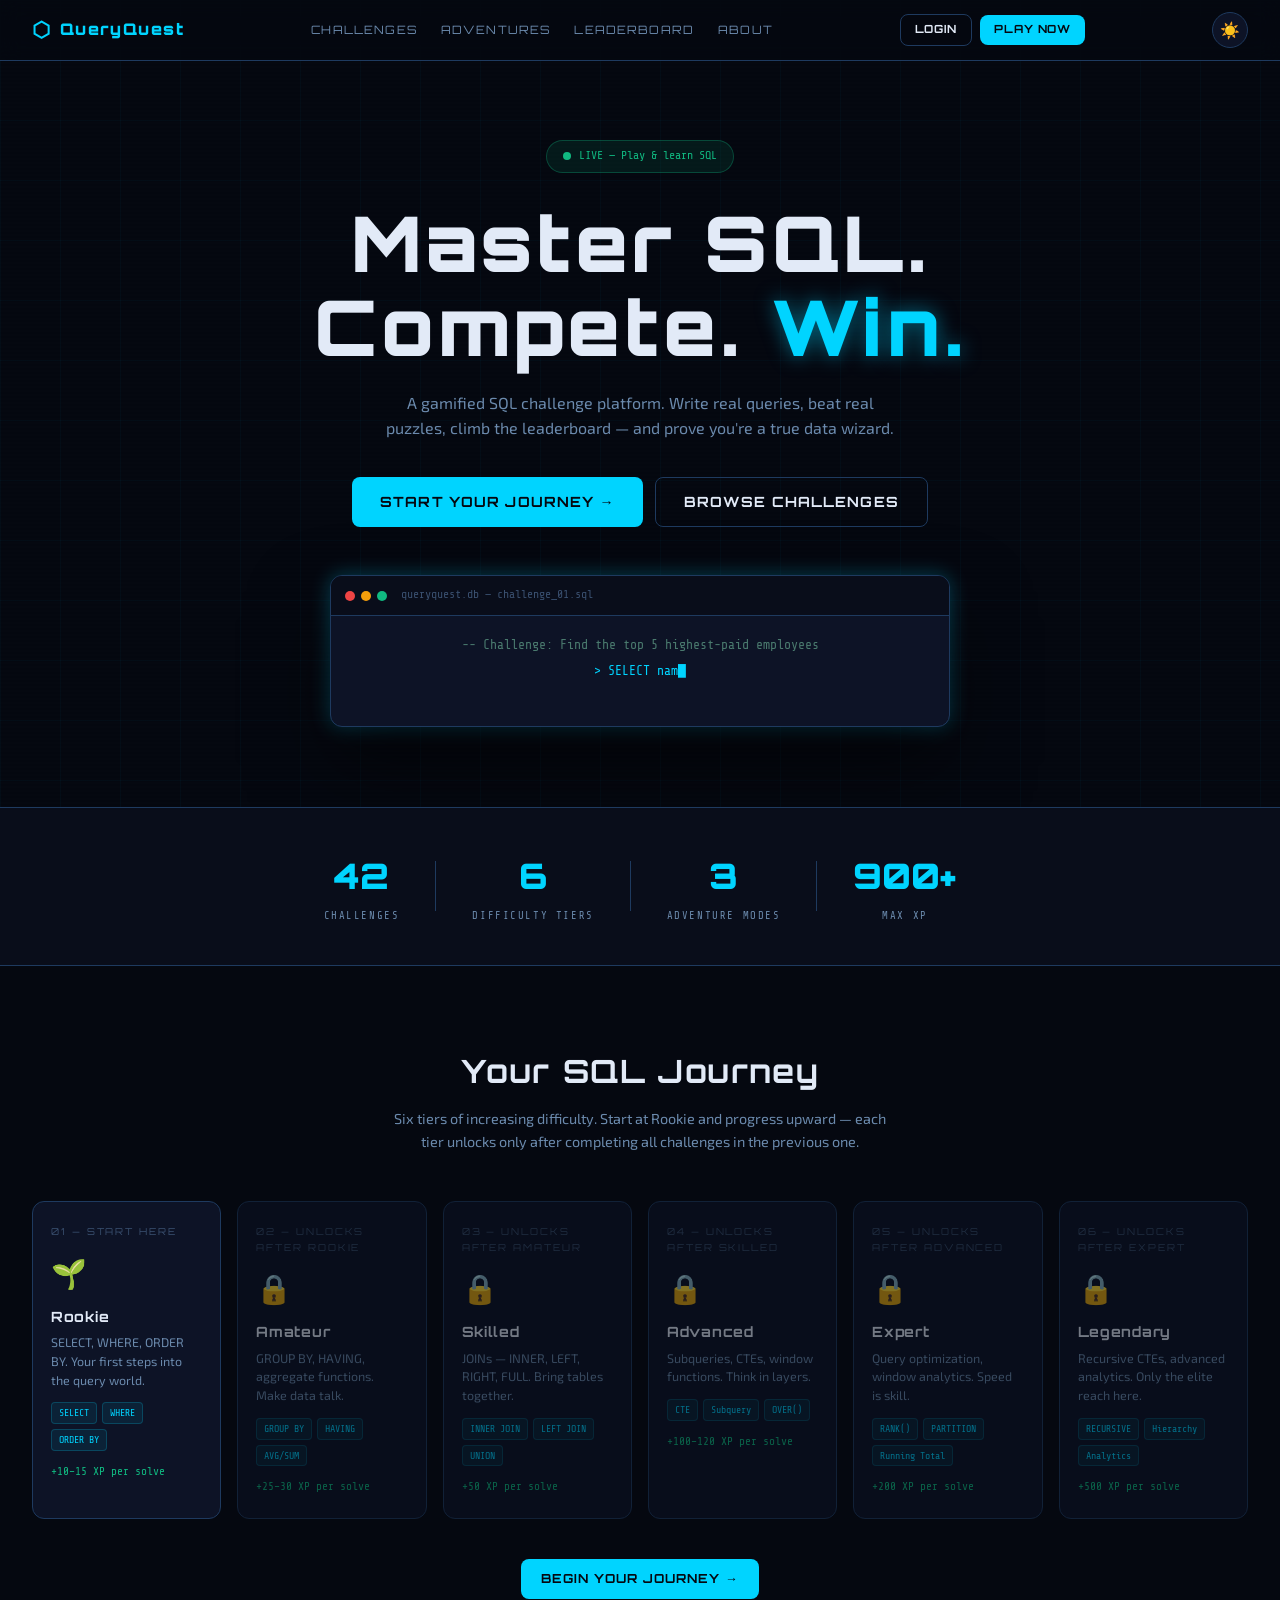
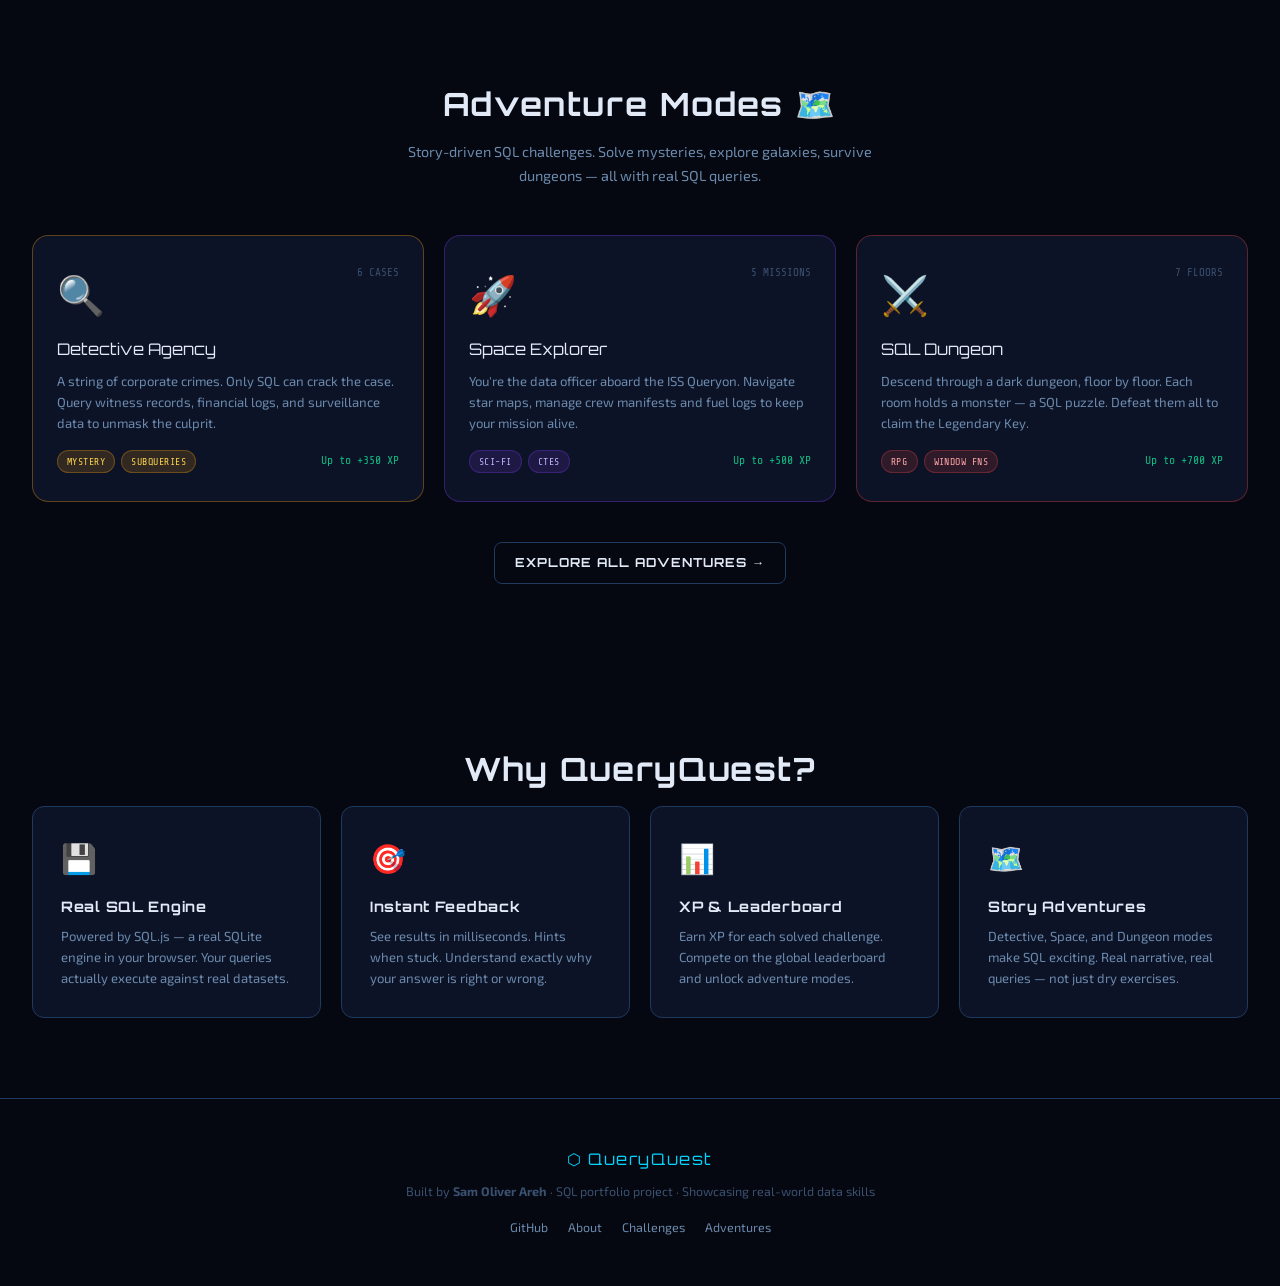
==== commit 2e08c4f4: "Fix footer text and improve tier card interactions Removed extra space in footer text and added clic" ====
--- a/index.html
+++ b/index.html
@@ -97,7 +97,7 @@
 
 <footer class="footer">
   <div class="footer-logo">⬡ QueryQuest</div>
-  <p class="footer-sub">Built by <b>Sam Oliver Areh </b> · SQL portfolio project · Showcasing real-world data skills</p>
+  <p class="footer-sub">Built by <b>Sam Oliver Areh</b> · SQL portfolio project · Showcasing real-world data skills</p>
   <div class="footer-links">
     <a href="https://github.com" target="_blank">GitHub</a>
     <a href="pages/about.html">About</a>
@@ -160,6 +160,20 @@
       <div class="level-tags">${tier.tags.map(t => '<span>' + t + '</span>').join('')}</div>
       <div class="level-xp">${tier.xpLabel} per solve</div>
     `;
+
+    // Click handler: unlocked → go to challenges filtered by tier; locked → explain
+    if (isUnlocked) {
+      card.style.cursor = 'pointer';
+      card.addEventListener('click', () => {
+        window.location.href = 'pages/challenges.html?level=' + tier.id;
+      });
+    } else {
+      card.style.cursor = 'not-allowed';
+      card.addEventListener('click', () => {
+        alert('🔒 ' + tier.name + ' tier is locked.\nComplete all ' + (tier.prev || 'previous') + ' challenges first to unlock it.');
+      });
+    }
+
     container.appendChild(card);
   });
 });
